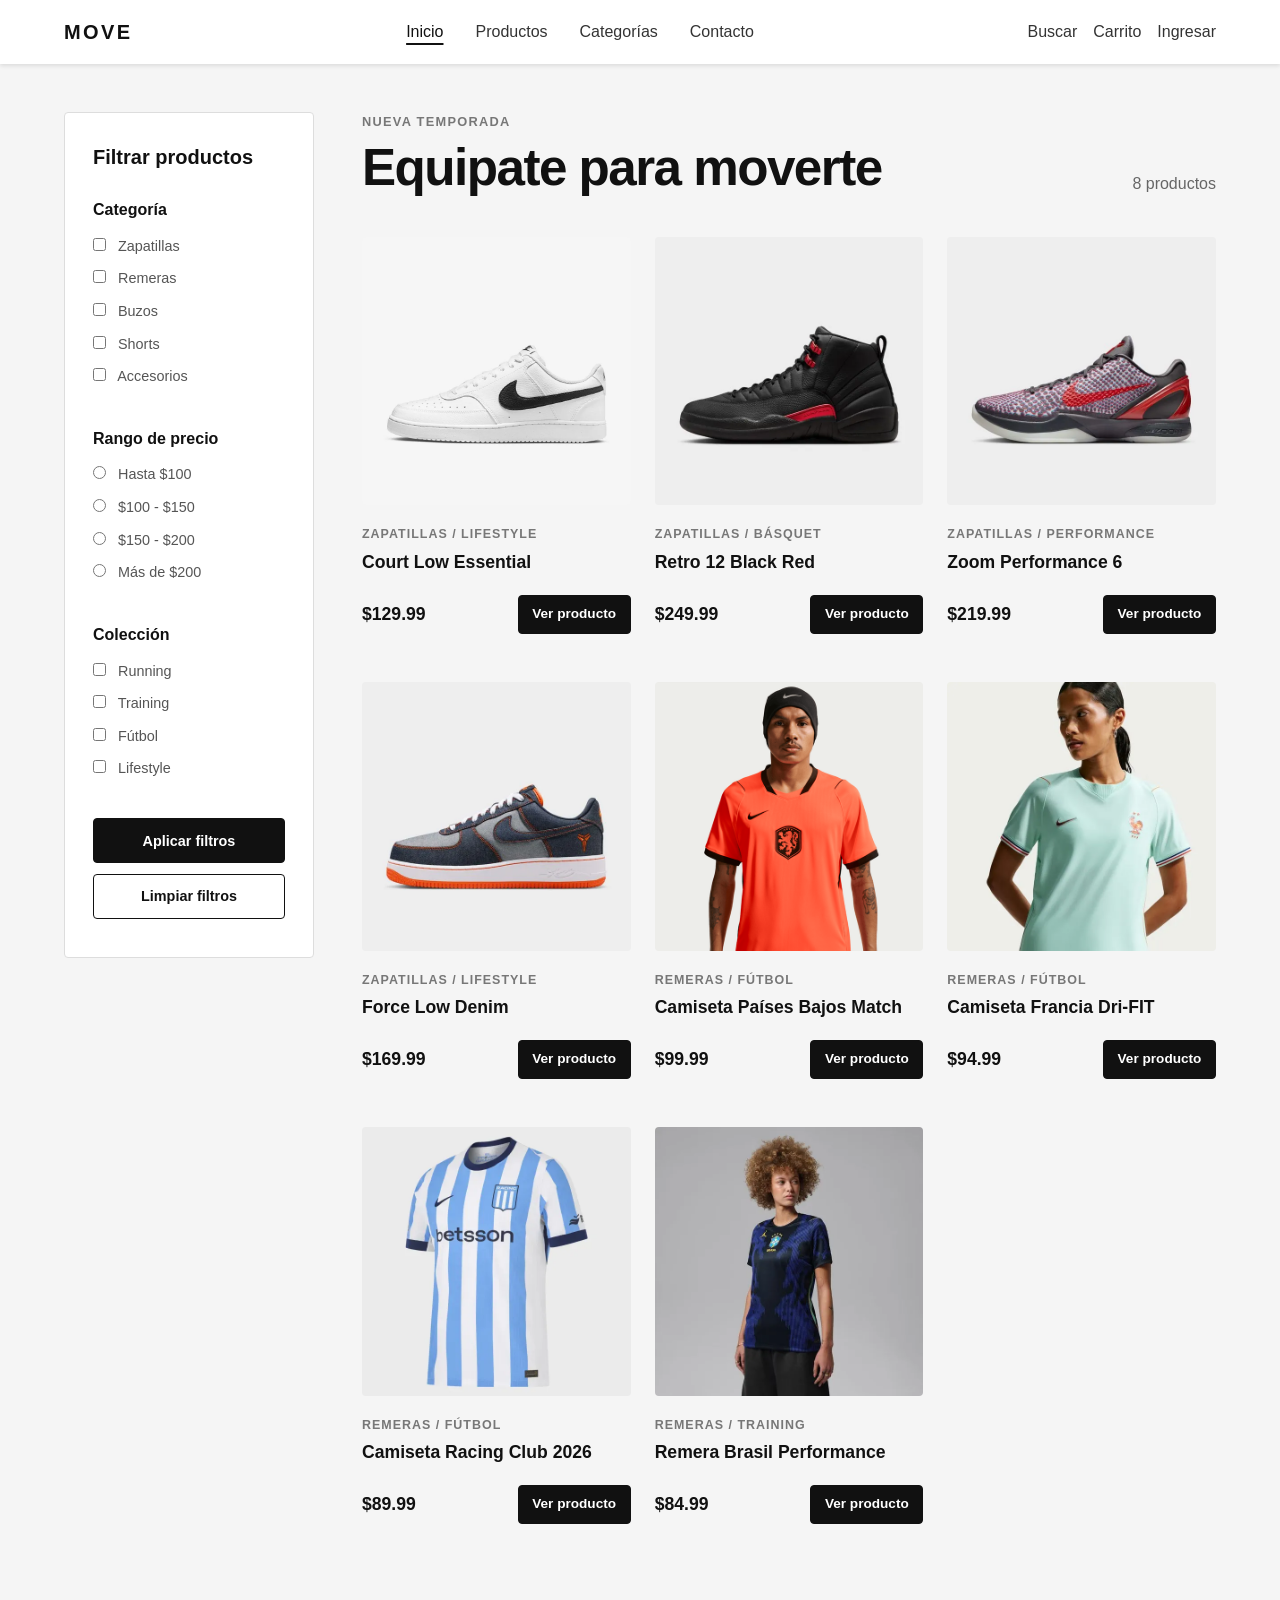
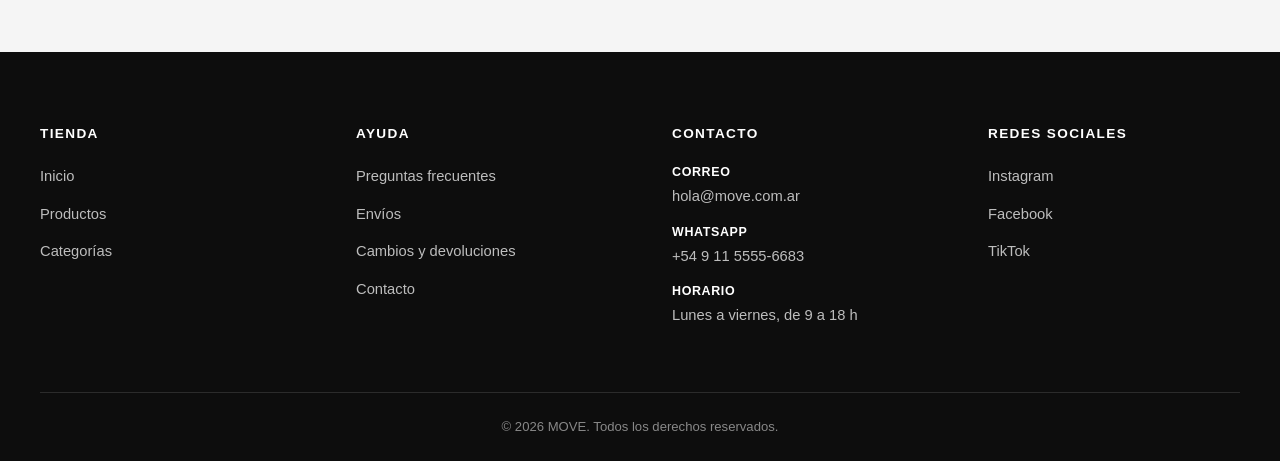
==== index.html @ 0eac54b0 "style: mejorar estructura del header" ====
<!DOCTYPE html>
<html lang="es">
<head>
    <meta charset="UTF-8">
    <meta name="viewport" content="width=device-width, initial-scale=1.0">
    <title>MOVE | Indumentaria y calzado deportivo</title>
    <link rel="stylesheet" href="css/styles.css">
</head>
<body class="pagina-catalogo">
    <header class="site-header">
        <nav class="site-header__nav" aria-label="Navegación principal">
            <a href="index.html" class="site-header__brand" aria-label="Ir al inicio">MOVE</a>
            <ul class="site-header__menu">
                <li><a href="index.html" aria-current="page">Inicio</a></li>
                <li><a href="#productos">Productos</a></li>
                <li><a href="#filtros">Categorías</a></li>
                <li><a href="#contacto">Contacto</a></li>
            </ul>
            <div class="site-header__actions">
                <a href="#productos">Buscar</a>
                <a href="carrito.html">Carrito</a>
                <a href="#">Ingresar</a>
            </div>
        </nav>
    </header>

    <main id="inicio" class="catalogo-layout">
        <aside id="filtros" class="catalogo-filtros">
            <section aria-labelledby="filtros-titulo">
                <h2 id="filtros-titulo">Filtrar productos</h2>
                <form>
                    <fieldset>
                        <legend>Categoría</legend>
                        <label><input type="checkbox" name="categoria" value="zapatillas"> Zapatillas</label>
                        <label><input type="checkbox" name="categoria" value="remeras"> Remeras</label>
                        <label><input type="checkbox" name="categoria" value="buzos"> Buzos</label>
                        <label><input type="checkbox" name="categoria" value="shorts"> Shorts</label>
                        <label><input type="checkbox" name="categoria" value="accesorios"> Accesorios</label>
                    </fieldset>
                    <fieldset>
                        <legend>Rango de precio</legend>
                        <label><input type="radio" name="precio" value="0-100"> Hasta $100</label>
                        <label><input type="radio" name="precio" value="100-150"> $100 - $150</label>
                        <label><input type="radio" name="precio" value="150-200"> $150 - $200</label>
                        <label><input type="radio" name="precio" value="200+"> Más de $200</label>
                    </fieldset>
                    <fieldset>
                        <legend>Colección</legend>
                        <label><input type="checkbox" name="coleccion" value="running"> Running</label>
                        <label><input type="checkbox" name="coleccion" value="training"> Training</label>
                        <label><input type="checkbox" name="coleccion" value="futbol"> Fútbol</label>
                        <label><input type="checkbox" name="coleccion" value="lifestyle"> Lifestyle</label>
                    </fieldset>
                    <button type="submit">Aplicar filtros</button>
                    <button type="reset">Limpiar filtros</button>
                </form>
            </section>
        </aside>

        <section id="productos" class="catalogo-productos" aria-labelledby="productos-titulo">
            <div class="catalogo-encabezado">
                <div>
                    <p class="catalogo-eyebrow">Nueva temporada</p>
                    <h1 id="productos-titulo">Equipate para moverte</h1>
                </div>
                <p>8 productos</p>
            </div>

            <div class="catalogo-grid">
                <article class="producto-card">
                    <a href="producto.html" class="producto-card-imagen" aria-label="Ver Court Low Essential">
                        <img src="images/156174-800-800.webp" alt="Zapatillas blancas Court Low Essential con detalles negros">
                    </a>
                    <div class="producto-card-contenido">
                        <p class="producto-card-categoria">Zapatillas / Lifestyle</p>
                        <h2><a href="producto.html">Court Low Essential</a></h2>
                        <div class="producto-card-compra">
                            <p class="producto-card-precio">$129.99</p>
                            <a href="producto.html" class="producto-card-accion">Ver producto</a>
                        </div>
                    </div>
                </article>

                <article class="producto-card">
                    <a href="producto.html" class="producto-card-imagen" aria-label="Ver Retro 12 Black Red">
                        <img src="images/1851608-600-600.webp" alt="Zapatillas altas Retro 12 negras con detalles rojos">
                    </a>
                    <div class="producto-card-contenido">
                        <p class="producto-card-categoria">Zapatillas / Básquet</p>
                        <h2><a href="producto.html">Retro 12 Black Red</a></h2>
                        <div class="producto-card-compra">
                            <p class="producto-card-precio">$249.99</p>
                            <a href="producto.html" class="producto-card-accion">Ver producto</a>
                        </div>
                    </div>
                </article>

                <article class="producto-card">
                    <a href="producto.html" class="producto-card-imagen" aria-label="Ver Zoom Performance 6">
                        <img src="images/1864876-600-600.webp" alt="Zapatillas Zoom Performance 6 grises y rojas">
                    </a>
                    <div class="producto-card-contenido">
                        <p class="producto-card-categoria">Zapatillas / Performance</p>
                        <h2><a href="producto.html">Zoom Performance 6</a></h2>
                        <div class="producto-card-compra">
                            <p class="producto-card-precio">$219.99</p>
                            <a href="producto.html" class="producto-card-accion">Ver producto</a>
                        </div>
                    </div>
                </article>

                <article class="producto-card">
                    <a href="producto.html" class="producto-card-imagen" aria-label="Ver Force Low Denim">
                        <img src="images/1875036-600-600.webp" alt="Zapatillas Force Low Denim grises con detalles naranjas">
                    </a>
                    <div class="producto-card-contenido">
                        <p class="producto-card-categoria">Zapatillas / Lifestyle</p>
                        <h2><a href="producto.html">Force Low Denim</a></h2>
                        <div class="producto-card-compra">
                            <p class="producto-card-precio">$169.99</p>
                            <a href="producto.html" class="producto-card-accion">Ver producto</a>
                        </div>
                    </div>
                </article>

                <article class="producto-card">
                    <a href="producto.html" class="producto-card-imagen" aria-label="Ver Camiseta Países Bajos Match">
                        <img src="images/1731116-600-600.jpg" alt="Camiseta naranja Países Bajos Match">
                    </a>
                    <div class="producto-card-contenido">
                        <p class="producto-card-categoria">Remeras / Fútbol</p>
                        <h2><a href="producto.html">Camiseta Países Bajos Match</a></h2>
                        <div class="producto-card-compra">
                            <p class="producto-card-precio">$99.99</p>
                            <a href="producto.html" class="producto-card-accion">Ver producto</a>
                        </div>
                    </div>
                </article>

                <article class="producto-card">
                    <a href="producto.html" class="producto-card-imagen" aria-label="Ver Camiseta Francia Dri-FIT">
                        <img src="images/1732896-600-600.webp" alt="Camiseta Francia Dri-FIT color verde claro">
                    </a>
                    <div class="producto-card-contenido">
                        <p class="producto-card-categoria">Remeras / Fútbol</p>
                        <h2><a href="producto.html">Camiseta Francia Dri-FIT</a></h2>
                        <div class="producto-card-compra">
                            <p class="producto-card-precio">$94.99</p>
                            <a href="producto.html" class="producto-card-accion">Ver producto</a>
                        </div>
                    </div>
                </article>

                <article class="producto-card">
                    <a href="producto.html" class="producto-card-imagen" aria-label="Ver Camiseta Racing Club 2026">
                        <img src="images/1744656-600-600.webp" alt="Camiseta Racing Club 2026 celeste y blanca">
                    </a>
                    <div class="producto-card-contenido">
                        <p class="producto-card-categoria">Remeras / Fútbol</p>
                        <h2><a href="producto.html">Camiseta Racing Club 2026</a></h2>
                        <div class="producto-card-compra">
                            <p class="producto-card-precio">$89.99</p>
                            <a href="producto.html" class="producto-card-accion">Ver producto</a>
                        </div>
                    </div>
                </article>

                <article class="producto-card">
                    <a href="producto.html" class="producto-card-imagen" aria-label="Ver Remera Brasil Performance">
                        <img src="images/1799572-600-600.webp" alt="Remera Brasil Performance azul oscuro">
                    </a>
                    <div class="producto-card-contenido">
                        <p class="producto-card-categoria">Remeras / Training</p>
                        <h2><a href="producto.html">Remera Brasil Performance</a></h2>
                        <div class="producto-card-compra">
                            <p class="producto-card-precio">$84.99</p>
                            <a href="producto.html" class="producto-card-accion">Ver producto</a>
                        </div>
                    </div>
                </article>
            </div>
        </section>
    </main>

    <footer class="site-footer" id="contacto">
        <div class="footer-contenido">
            <section class="footer-columna">
                <h2>Tienda</h2>
                <nav aria-label="Enlaces de la tienda">
                    <ul>
                        <li><a href="index.html">Inicio</a></li>
                        <li><a href="index.html#productos">Productos</a></li>
                        <li><a href="index.html#filtros">Categorías</a></li>
                    </ul>
                </nav>
            </section>

            <section class="footer-columna">
                <h2>Ayuda</h2>
                <nav aria-label="Ayuda y soporte">
                    <ul>
                        <li><a href="#">Preguntas frecuentes</a></li>
                        <li><a href="#">Envíos</a></li>
                        <li><a href="#">Cambios y devoluciones</a></li>
                        <li><a href="#">Contacto</a></li>
                    </ul>
                </nav>
            </section>

            <section class="footer-columna footer-contacto">
                <h2>Contacto</h2>
                <address>
                    <p><strong>Correo</strong> hola@move.com.ar</p>
                    <p><strong>WhatsApp</strong> +54 9 11 5555-6683</p>
                    <p><strong>Horario</strong> Lunes a viernes, de 9 a 18 h</p>
                </address>
            </section>

            <section class="footer-columna">
                <h2>Redes sociales</h2>
                <nav aria-label="Redes sociales">
                    <ul>
                        <li><a href="#">Instagram</a></li>
                        <li><a href="#">Facebook</a></li>
                        <li><a href="#">TikTok</a></li>
                    </ul>
                </nav>
            </section>
        </div>

        <div class="footer-inferior">
            <p>&copy; 2026 MOVE. Todos los derechos reservados.</p>
        </div>
    </footer>
</body>
</html>
---- css/styles.css ----
* {
    margin: 0;
    padding: 0;
    box-sizing: border-box;
}

body {
    font-family: Arial, sans-serif;
    line-height: 1.6;
    color: #333;
    background-color: #f5f5f5;
}

.site-header {
    background-color: #fff;
    box-shadow: 0 2px 4px rgba(0, 0, 0, 0.1);
    position: sticky;
    top: 0;
    z-index: 100;
}

.site-header__nav {
    max-width: 1200px;
    margin: 0 auto;
    padding: 1rem 1.5rem;
    display: flex;
    justify-content: space-between;
    align-items: center;
    gap: 1rem;
    flex-wrap: wrap;
}

.site-header__brand {
    color: #111;
    flex-shrink: 0;
    font-size: 1.25rem;
    font-weight: 800;
    letter-spacing: 0.12em;
    text-decoration: none;
}

.site-header__menu {
    display: flex;
    flex: 1;
    justify-content: center;
    list-style: none;
    gap: 2rem;
}

.site-header__menu a {
    text-decoration: none;
    color: #333;
    font-weight: 500;
}

.site-header__menu a[aria-current="page"],
.site-header__actions a[aria-current="page"] {
    color: #111;
    text-decoration: underline;
    text-decoration-thickness: 2px;
    text-underline-offset: 0.35em;
}

.site-header__actions {
    display: flex;
    align-items: center;
    gap: 1rem;
    flex-shrink: 0;
}

.site-header__actions a {
    text-decoration: none;
    color: #333;
    display: flex;
    align-items: center;
}

.site-header__actions a:last-child {
    font-weight: 500;
}

main.catalogo-layout {
    max-width: 1200px;
    margin: 0 auto;
    padding: 3rem 1.5rem 5rem;
    display: grid;
    grid-template-columns: 250px 1fr;
    gap: 3rem;
    align-items: start;
}

.catalogo-filtros {
    background-color: #fff;
    padding: 1.75rem;
    border: 1px solid #ddd;
    border-radius: 4px;
    box-shadow: none;
    height: fit-content;
}

.catalogo-filtros h2 {
    margin-bottom: 1.5rem;
    font-size: 1.25rem;
    color: #111;
}

.catalogo-filtros fieldset {
    border: none;
    margin-bottom: 1.75rem;
    padding: 0;
}

.catalogo-filtros legend {
    font-weight: 600;
    margin-bottom: 0.75rem;
    color: #111;
}

.catalogo-filtros label {
    display: block;
    margin-bottom: 0.6rem;
    cursor: pointer;
    font-size: 0.9rem;
    color: #555;
}

.catalogo-filtros input[type="checkbox"],
.catalogo-filtros input[type="radio"] {
    margin-right: 0.5rem;
    accent-color: #111;
}

.catalogo-filtros button {
    width: 100%;
    padding: 0.85rem 1rem;
    margin-bottom: 0.65rem;
    border: 1px solid #111;
    border-radius: 4px;
    cursor: pointer;
    font-size: 0.9rem;
    font-weight: 600;
    transition: background-color 0.2s, color 0.2s;
}

.catalogo-filtros button[type="submit"] {
    background-color: #111;
    color: #fff;
}

.catalogo-filtros button[type="submit"]:hover,
.catalogo-filtros button[type="submit"]:focus-visible {
    background-color: #333;
}

.catalogo-filtros button[type="reset"] {
    background-color: #fff;
    color: #111;
}

.catalogo-filtros button[type="reset"]:hover,
.catalogo-filtros button[type="reset"]:focus-visible {
    background-color: #111;
    color: #fff;
}

.catalogo-productos {
    min-width: 0;
}

.catalogo-encabezado {
    display: flex;
    align-items: flex-end;
    justify-content: space-between;
    gap: 2rem;
    margin-bottom: 2.5rem;
}

.catalogo-encabezado h1 {
    color: #111;
    font-size: clamp(2rem, 4vw, 3.25rem);
    font-weight: 600;
    letter-spacing: -0.03em;
    line-height: 1.1;
}

.catalogo-encabezado > p {
    color: #666;
    white-space: nowrap;
}

.catalogo-eyebrow {
    margin-bottom: 0.5rem;
    color: #777;
    font-size: 0.8rem;
    font-weight: 600;
    letter-spacing: 0.1em;
    text-transform: uppercase;
}

.catalogo-grid {
    display: grid;
    grid-template-columns: repeat(3, minmax(0, 1fr));
    gap: 3rem 1.5rem;
}

.producto-card {
    min-width: 0;
    background-color: transparent;
    display: flex;
    flex-direction: column;
}

.producto-card-imagen {
    display: block;
    aspect-ratio: 1 / 1;
    overflow: hidden;
    background-color: #eee;
    border-radius: 4px;
}

.producto-card img {
    display: block;
    width: 100%;
    height: 100%;
    object-fit: cover;
    transition: transform 0.25s ease;
}

.producto-card:hover img {
    transform: scale(1.015);
}

.producto-card-contenido {
    display: flex;
    flex: 1;
    flex-direction: column;
    padding-top: 1.25rem;
}

.producto-card-categoria {
    margin-bottom: 0.35rem;
    color: #777;
    font-size: 0.78rem;
    font-weight: 600;
    letter-spacing: 0.08em;
    text-transform: uppercase;
}

.producto-card h2 {
    font-size: 1.1rem;
    font-weight: 600;
    line-height: 1.35;
}

.producto-card h2 a {
    color: #111;
    text-decoration: none;
}

.producto-card h2 a:hover,
.producto-card h2 a:focus-visible {
    text-decoration: underline;
    text-underline-offset: 0.2em;
}

.producto-card-compra {
    display: flex;
    align-items: center;
    justify-content: space-between;
    gap: 1rem;
    margin-top: auto;
    padding-top: 1.25rem;
}

.producto-card-precio {
    color: #111;
    font-size: 1.1rem;
    font-weight: 700;
    white-space: nowrap;
}

.producto-card-accion {
    padding: 0.65rem 0.85rem;
    background-color: #111;
    color: #fff;
    border: 1px solid #111;
    border-radius: 4px;
    font-size: 0.85rem;
    font-weight: 600;
    line-height: 1.2;
    text-align: center;
    text-decoration: none;
    transition: background-color 0.2s, border-color 0.2s;
}

.producto-card-accion:hover,
.producto-card-accion:focus-visible {
    background-color: #333;
    border-color: #333;
}

.pagina-catalogo a:focus-visible,
.pagina-catalogo button:focus-visible,
.pagina-catalogo input:focus-visible {
    outline: 2px solid #111;
    outline-offset: 3px;
}

#productos,
#filtros,
#contacto {
    scroll-margin-top: 100px;
}

@media (max-width: 900px) {
    main.catalogo-layout {
        grid-template-columns: minmax(0, 1fr);
        gap: 3rem;
    }

    .catalogo-filtros form {
        display: grid;
        grid-template-columns: repeat(3, minmax(0, 1fr));
        gap: 0 2rem;
    }

    .catalogo-grid {
        grid-template-columns: repeat(2, minmax(0, 1fr));
    }
}

@media (max-width: 700px) {
    .pagina-catalogo header nav {
        justify-content: center;
    }

    .pagina-catalogo header nav > ul {
        order: 3;
        width: 100%;
        justify-content: center;
        gap: 0.75rem 1.25rem;
        flex-wrap: wrap;
    }
}

@media (max-width: 600px) {
    main.catalogo-layout {
        padding: 2rem 1.25rem 3.5rem;
    }

    .catalogo-filtros form {
        display: block;
    }

    .catalogo-encabezado {
        align-items: flex-start;
        flex-direction: column;
        gap: 0.5rem;
        margin-bottom: 2rem;
    }

    .catalogo-grid {
        grid-template-columns: minmax(0, 1fr);
        gap: 2.5rem;
    }
}

@media (max-width: 420px) {
    .pagina-catalogo header nav > div {
        width: 100%;
        justify-content: center;
        flex-wrap: wrap;
    }

    .producto-card-compra {
        align-items: stretch;
        flex-direction: column;
    }

    .producto-card-accion {
        width: 100%;
    }
}

.site-footer {
    margin-top: 3rem;
    padding: 4.5rem 1.5rem 0;
    color: #f5f5f5;
    background-color: #0d0d0d;
}

.footer-contenido {
    display: grid;
    grid-template-columns: repeat(4, minmax(0, 1fr));
    gap: clamp(2rem, 5vw, 4.5rem);
    max-width: 1200px;
    margin: 0 auto;
    padding-bottom: 4rem;
}

.footer-columna {
    min-width: 0;
}

.footer-columna h2 {
    margin-bottom: 1.25rem;
    color: #fff;
    font-size: 0.85rem;
    font-weight: 700;
    letter-spacing: 0.1em;
    line-height: 1.4;
    text-transform: uppercase;
}

.site-footer nav {
    display: block;
    max-width: none;
    margin: 0;
    padding: 0;
}

.site-footer ul {
    display: block;
    list-style: none;
}

.site-footer li + li {
    margin-top: 0.75rem;
}

.site-footer a {
    color: #bdbdbd;
    font-size: 0.92rem;
    line-height: 1.5;
    text-decoration: none;
    transition: color 0.2s;
}

.site-footer a:hover,
.site-footer a:focus-visible {
    color: #fff;
}

.site-footer a:focus-visible {
    outline: 2px solid #fff;
    outline-offset: 4px;
}

.footer-contacto address {
    color: #bdbdbd;
    font-size: 0.92rem;
    font-style: normal;
    line-height: 1.6;
    overflow-wrap: anywhere;
}

.footer-contacto p + p {
    margin-top: 0.85rem;
}

.footer-contacto strong {
    display: block;
    margin-bottom: 0.15rem;
    color: #fff;
    font-size: 0.78rem;
    font-weight: 600;
    letter-spacing: 0.05em;
    text-transform: uppercase;
}

.footer-inferior {
    max-width: 1200px;
    margin: 0 auto;
    padding: 1.5rem 0;
    border-top: 1px solid #2b2b2b;
}

.footer-inferior p {
    color: #888;
    font-size: 0.82rem;
    line-height: 1.5;
    text-align: center;
}

@media (max-width: 900px) {
    .footer-contenido {
        grid-template-columns: repeat(2, minmax(0, 1fr));
        gap: 3rem 2.5rem;
    }
}

@media (max-width: 600px) {
    .site-footer {
        padding: 3.5rem 1.25rem 0;
    }

    .footer-contenido {
        grid-template-columns: minmax(0, 1fr);
        gap: 2.75rem;
        padding-bottom: 3rem;
    }

    .footer-inferior {
        padding: 1.25rem 0;
    }

    .footer-inferior p {
        text-align: left;
    }
}

.producto-body {
    background-color: #fff;
}

.pagina-producto {
    max-width: 1280px;
    margin: 0 auto;
    padding: 2.5rem 1.5rem 5rem;
}

.pagina-producto > .breadcrumb {
    display: block;
    max-width: none;
    margin: 0 0 2rem;
    padding: 0;
}

.breadcrumb ol {
    display: flex;
    flex-wrap: wrap;
    gap: 0.5rem;
    color: #888;
    font-size: 0.85rem;
    list-style: none;
}

.breadcrumb li {
    display: flex;
    align-items: center;
}

.breadcrumb li:not(:last-child)::after {
    content: "/";
    margin-left: 0.5rem;
    color: #bbb;
}

.breadcrumb a {
    color: #777;
    text-decoration: none;
    transition: color 0.2s;
}

.breadcrumb a:hover,
.breadcrumb a:focus-visible {
    color: #111;
}

.breadcrumb li[aria-current="page"] {
    color: #222;
    font-weight: 500;
}

.producto-principal {
    display: grid;
    grid-template-columns: minmax(0, 1fr);
    gap: 2.5rem;
    align-items: start;
}

.producto-imagen {
    overflow: hidden;
    aspect-ratio: 1 / 1;
    margin: 0;
    background-color: #f2f2f2;
    border-radius: 4px;
}

.producto-imagen img {
    display: block;
    width: 100%;
    height: 100%;
    object-fit: contain;
}

.producto-info {
    display: flex;
    min-width: 0;
    flex-direction: column;
    gap: 2rem;
}

.producto-encabezado {
    display: flex;
    flex-direction: column;
    gap: 0.6rem;
}

.producto-categoria {
    color: #777;
    font-size: 0.8rem;
    font-weight: 600;
    letter-spacing: 0.09em;
    text-transform: uppercase;
}

.producto-info h1 {
    color: #111;
    font-size: clamp(2.25rem, 4vw, 3.75rem);
    font-weight: 600;
    letter-spacing: -0.035em;
    line-height: 1.05;
    overflow-wrap: anywhere;
}

.producto-precio {
    color: #111;
    font-size: 1.75rem;
    font-weight: 600;
}

.producto-resumen {
    max-width: 58ch;
    color: #555;
    font-size: 1rem;
    line-height: 1.75;
}

.producto-compra {
    display: grid;
    gap: 1.5rem;
}

.producto-talles {
    min-width: 0;
    padding: 0;
    border: 0;
}

.producto-talles legend {
    margin-bottom: 1rem;
    color: #222;
    font-size: 0.95rem;
    font-weight: 600;
}

.talles-opciones {
    display: grid;
    grid-template-columns: repeat(auto-fit, minmax(48px, 1fr));
    gap: 0.65rem;
}

.talles-opciones label {
    display: grid;
    min-width: 0;
    cursor: pointer;
}

.talles-opciones input[type="radio"],
.talles-opciones span {
    grid-area: 1 / 1;
}

.talles-opciones input[type="radio"] {
    width: 1px;
    height: 1px;
    margin: 0;
    opacity: 0;
}

.talles-opciones span {
    display: flex;
    min-height: 50px;
    align-items: center;
    justify-content: center;
    color: #222;
    background-color: #fff;
    border: 1px solid #ccc;
    border-radius: 4px;
    font-size: 0.95rem;
    transition: color 0.2s, background-color 0.2s, border-color 0.2s;
}

.talles-opciones label:hover span {
    border-color: #555;
}

.talles-opciones input[type="radio"]:focus-visible + span {
    outline: 2px solid #111;
    outline-offset: 3px;
}

.talles-opciones input[type="radio"]:checked + span {
    color: #fff;
    background-color: #111;
    border-color: #111;
}

.btn-agregar-carrito {
    width: 100%;
    padding: 1rem 2rem;
    color: #fff;
    background-color: #111;
    border: 1px solid #111;
    border-radius: 4px;
    cursor: pointer;
    font-size: 1rem;
    font-weight: 600;
    transition: background-color 0.2s, border-color 0.2s;
}

.btn-agregar-carrito:hover,
.btn-agregar-carrito:focus-visible {
    background-color: #333;
    border-color: #333;
}

.btn-agregar-carrito:focus-visible {
    outline: 2px solid #111;
    outline-offset: 3px;
}

.producto-servicios {
    border-bottom: 1px solid #ddd;
}

.producto-servicios section {
    padding: 1.25rem 0;
    border-top: 1px solid #ddd;
}

.producto-servicios h2 {
    margin-bottom: 0.35rem;
    color: #222;
    font-size: 0.95rem;
    font-weight: 600;
}

.producto-servicios p {
    color: #666;
    font-size: 0.9rem;
    line-height: 1.6;
}

.producto-informacion {
    margin-top: clamp(4rem, 8vw, 6.5rem);
    padding-top: 3rem;
    border-top: 1px solid #ddd;
}

.producto-informacion > h2 {
    margin-bottom: 2.5rem;
    color: #111;
    font-size: clamp(1.75rem, 3vw, 2.5rem);
    font-weight: 600;
    letter-spacing: -0.025em;
    line-height: 1.15;
}

.producto-informacion-grid {
    display: grid;
    grid-template-columns: minmax(0, 1fr);
    gap: 2.5rem;
}

.producto-informacion-grid h3 {
    margin-bottom: 1rem;
    color: #222;
    font-size: 1rem;
    font-weight: 600;
}

.producto-informacion-grid p,
.producto-informacion-grid li {
    color: #666;
    font-size: 0.95rem;
    line-height: 1.7;
}

.producto-informacion-grid ul {
    padding-left: 1.1rem;
}

.producto-informacion-grid li + li {
    margin-top: 0.4rem;
}

@media (min-width: 820px) {
    .pagina-producto {
        padding-top: 3rem;
    }

    .producto-principal {
        grid-template-columns: minmax(0, 1.2fr) minmax(360px, 1fr);
        gap: clamp(2.5rem, 6vw, 5rem);
    }

    .producto-informacion-grid {
        grid-template-columns: repeat(3, minmax(0, 1fr));
        gap: clamp(2.5rem, 5vw, 4.5rem);
    }
}

@media (max-width: 600px) {
    .pagina-producto {
        padding: 2rem 1.25rem 4rem;
    }

    .pagina-producto > .breadcrumb {
        margin-bottom: 1.5rem;
    }

    .producto-principal {
        gap: 2rem;
    }

    .producto-info {
        gap: 1.75rem;
    }

    .producto-informacion {
        padding-top: 2.5rem;
    }
}

/* Carrito */
.visualmente-oculto {
    width: 1px;
    height: 1px;
    padding: 0;
    margin: -1px;
    overflow: hidden;
    clip-path: inset(50%);
    white-space: nowrap;
    border: 0;
}

main.carrito {
    display: block;
    max-width: 1200px;
    margin: 0 auto;
    padding: 3rem 1.5rem 5rem;
}

.carrito > .breadcrumb {
    padding: 0;
}

.carrito-encabezado {
    display: flex;
    align-items: baseline;
    justify-content: space-between;
    gap: 1.5rem;
    padding: 1rem 0 2.5rem;
    border-bottom: 1px solid #ddd;
}

.carrito-encabezado h1 {
    color: #111;
    font-size: clamp(2rem, 4vw, 3.25rem);
    font-weight: 600;
    line-height: 1.1;
    letter-spacing: -0.03em;
}

.carrito-encabezado p {
    color: #666;
    white-space: nowrap;
}

.carrito-layout {
    display: grid;
    grid-template-columns: minmax(0, 1.85fr) minmax(300px, 1fr);
    gap: clamp(2.5rem, 6vw, 5rem);
    align-items: start;
    padding-top: 2.5rem;
}

.carrito-productos {
    min-width: 0;
}

.carrito-item {
    display: grid;
    grid-template-columns: minmax(160px, 190px) minmax(0, 1fr) max-content;
    gap: 1.75rem;
    align-items: start;
    padding: 0 0 2rem;
    margin-bottom: 2rem;
    overflow: visible;
    background: transparent;
    border-bottom: 1px solid #ddd;
    border-radius: 0;
    box-shadow: none;
    transition: none;
}

.carrito-item:hover {
    transform: none;
    box-shadow: none;
}

.carrito-item:last-child {
    margin-bottom: 0;
}

.carrito-item-imagen {
    overflow: hidden;
    aspect-ratio: 1 / 1;
    background-color: #eee;
}

.carrito-item-imagen img {
    display: block;
    width: 100%;
    height: 100%;
    object-fit: cover;
}

.carrito-item-info {
    min-width: 0;
}

.carrito-item-categoria {
    padding: 0;
    color: #777;
    font-size: 0.8rem;
    font-weight: 600;
    letter-spacing: 0.08em;
    line-height: 1.4;
    text-transform: uppercase;
}

.carrito-item-info h3 {
    padding: 0.3rem 0 0;
    color: #111;
    font-size: 1.2rem;
    font-weight: 600;
    line-height: 1.3;
}

.carrito-item-detalles {
    display: flex;
    flex-wrap: wrap;
    gap: 0.5rem 1.5rem;
    margin-top: 0.75rem;
}

.carrito-item-detalles div {
    display: flex;
    gap: 0.35rem;
    color: #666;
}

.carrito-item-detalles dt,
.carrito-item-detalles dd {
    font-size: 0.9rem;
}

.carrito-item-detalles dt::after {
    content: ":";
}

.carrito-item-acciones {
    display: flex;
    flex-wrap: wrap;
    align-items: center;
    gap: 0.75rem;
    margin-top: 1.5rem;
}

.carrito-item-acciones label {
    color: #333;
    font-size: 0.9rem;
    font-weight: 500;
}

.carrito-item-acciones select {
    min-width: 64px;
    height: 42px;
    padding: 0 0.75rem;
    color: #111;
    background-color: #fff;
    border: 1px solid #bbb;
    border-radius: 4px;
    font: inherit;
}

.carrito-eliminar {
    padding: 0.65rem 0;
    color: #555;
    background: transparent;
    border: 0;
    border-bottom: 1px solid currentColor;
    cursor: pointer;
    font: inherit;
}

.carrito-eliminar:hover,
.carrito-eliminar:focus-visible {
    color: #000;
}

.carrito-item-precio {
    padding: 0;
    color: #111;
    font-size: 1.1rem;
    font-weight: 600;
    line-height: 1.3;
    white-space: nowrap;
}

aside.carrito-resumen {
    position: sticky;
    top: 104px;
    padding: 2rem;
    color: #111;
    background-color: #fff;
    border: 1px solid #ddd;
    border-radius: 0;
    box-shadow: none;
}

.carrito-resumen h2 {
    margin-bottom: 1.75rem;
    color: #111;
    font-size: 1.35rem;
    font-weight: 600;
}

.carrito-totales > div {
    display: flex;
    justify-content: space-between;
    gap: 1.5rem;
    padding: 0.65rem 0;
}

.carrito-totales dt,
.carrito-totales dd {
    color: #555;
    font-size: 0.95rem;
}

.carrito-totales dd {
    text-align: right;
}

.carrito-totales .carrito-total {
    margin-top: 1rem;
    padding: 1.25rem 0;
    border-top: 1px solid #ddd;
}

.carrito-totales .carrito-total dt,
.carrito-totales .carrito-total dd {
    color: #111;
    font-size: 1.2rem;
    font-weight: 700;
}

.carrito-finalizar {
    width: 100%;
    padding: 1rem 1.25rem;
    margin-top: 1rem;
    color: #fff;
    background-color: #111;
    border: 1px solid #111;
    border-radius: 4px;
    cursor: pointer;
    font-size: 1rem;
    font-weight: 600;
    transition: background-color 0.2s, border-color 0.2s;
}

.carrito-finalizar:hover,
.carrito-finalizar:focus-visible {
    background-color: #333;
    border-color: #333;
}

.carrito-seguir {
    display: block;
    width: 100%;
    padding: 0.9rem 1.25rem;
    margin-top: 0.75rem;
    color: #111;
    background-color: transparent;
    border: 1px solid #111;
    border-radius: 4px;
    font-weight: 600;
    text-align: center;
    text-decoration: none;
    transition: background-color 0.2s, color 0.2s;
}

.carrito-seguir:hover,
.carrito-seguir:focus-visible {
    color: #fff;
    background-color: #111;
}

.carrito-ayuda {
    margin-top: 1.5rem;
    color: #777;
    font-size: 0.85rem;
    line-height: 1.5;
    text-align: center;
}

@media (max-width: 900px) {
    .carrito-layout {
        grid-template-columns: minmax(0, 1fr);
        gap: 3rem;
    }

    aside.carrito-resumen {
        position: static;
    }
}

@media (max-width: 640px) {
    main.carrito {
        padding: 2rem 1.25rem 3.5rem;
    }

    .carrito-encabezado {
        padding-bottom: 2rem;
    }

    .carrito-layout {
        padding-top: 2rem;
    }

    .carrito-item {
        grid-template-columns: 104px minmax(0, 1fr);
        gap: 1.25rem;
    }

    .carrito-item-precio {
        grid-column: 2;
    }

    aside.carrito-resumen {
        padding: 1.5rem;
    }
}

@media (max-width: 420px) {
    .carrito-encabezado {
        align-items: flex-start;
        flex-direction: column;
        gap: 0.5rem;
    }

    .carrito-item {
        grid-template-columns: 88px minmax(0, 1fr);
        gap: 1rem;
    }

    .carrito-item-detalles {
        flex-direction: column;
        gap: 0.25rem;
    }

    .carrito-item-acciones {
        align-items: flex-start;
        flex-direction: column;
        margin-top: 1rem;
    }

    .carrito-item-precio {
        grid-column: 2;
    }
}
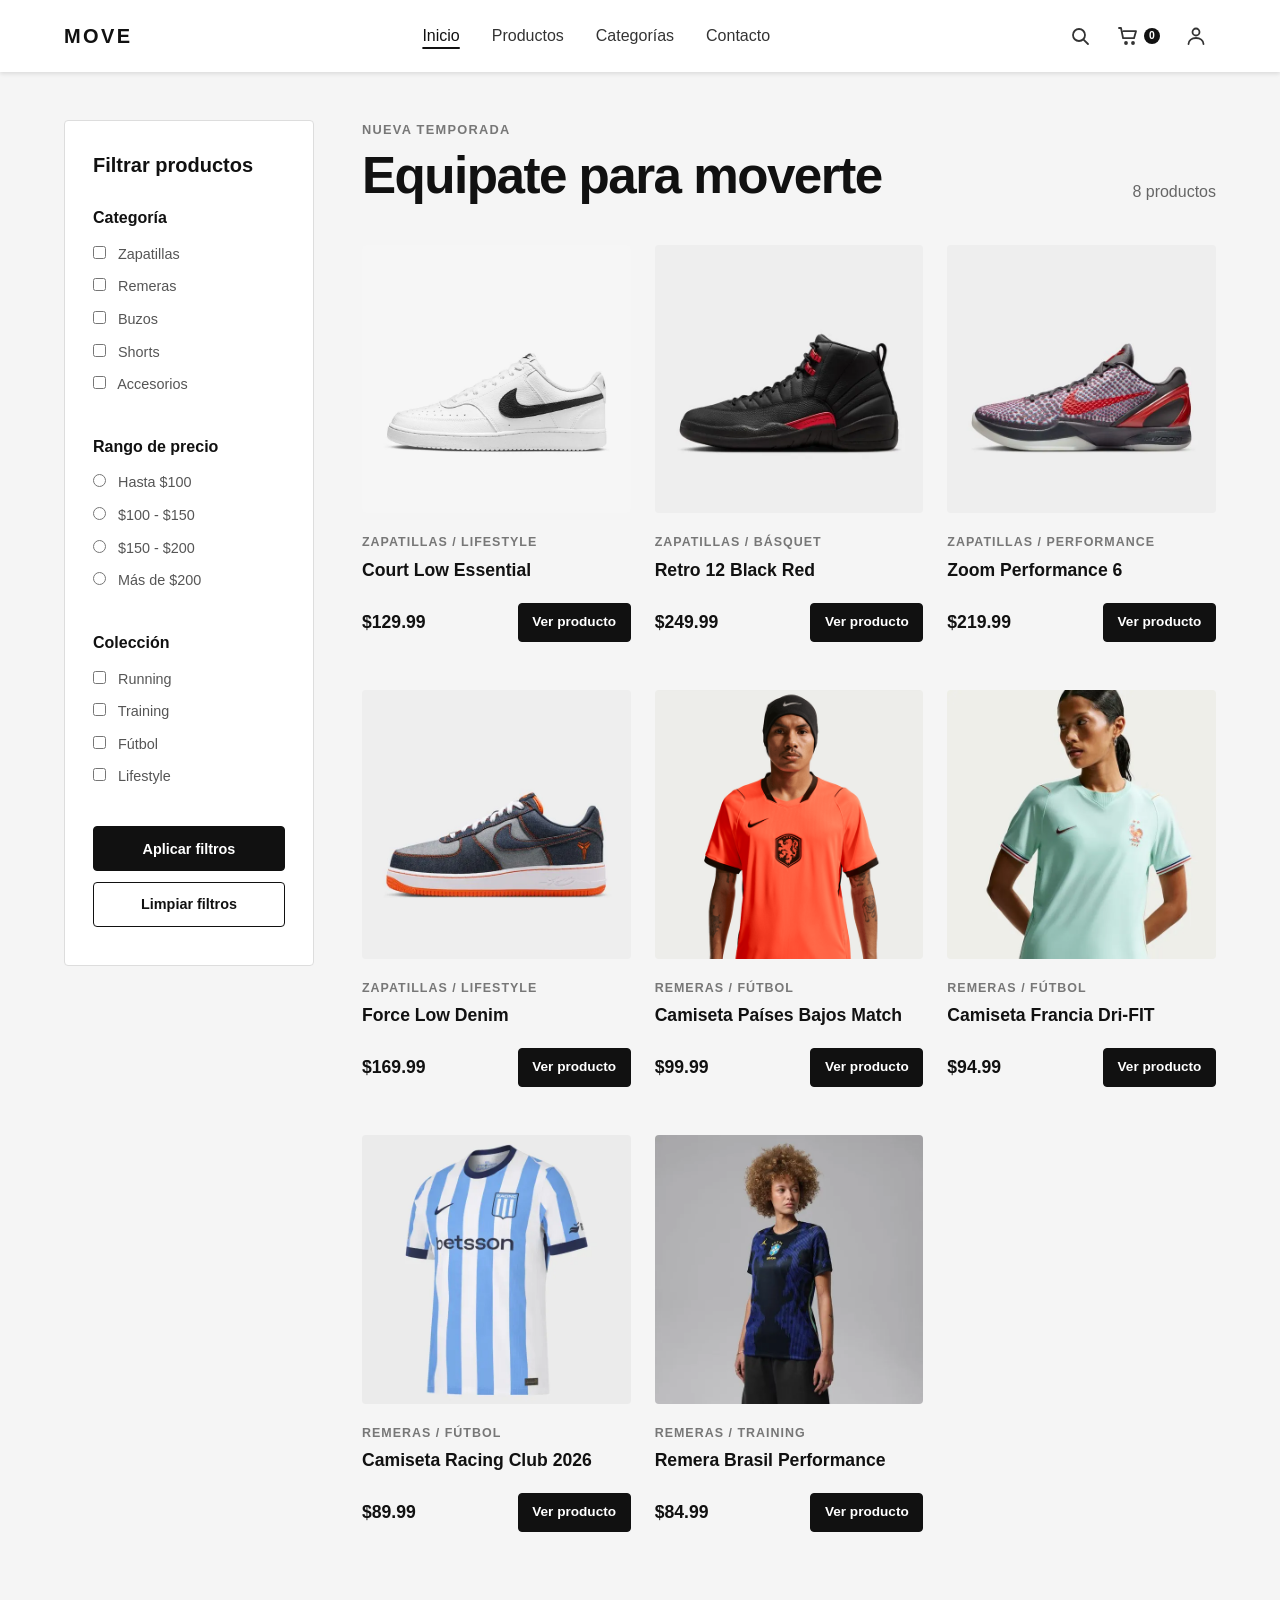
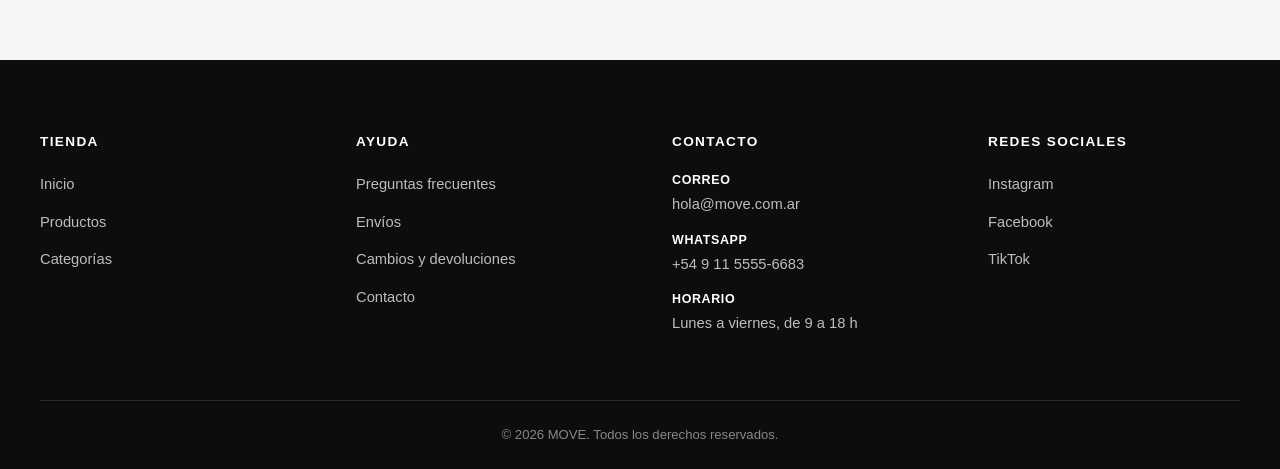
==== commit 0e648716: "style: agregar iconos al header" ====
--- a/index.html
+++ b/index.html
@@ -17,9 +17,26 @@
                 <li><a href="#contacto">Contacto</a></li>
             </ul>
             <div class="site-header__actions">
-                <a href="#productos">Buscar</a>
-                <a href="carrito.html">Carrito</a>
-                <a href="#">Ingresar</a>
+                <a href="#productos" class="site-header__action" aria-label="Buscar productos">
+                    <svg class="site-header__icon" viewBox="0 0 24 24" aria-hidden="true" fill="none" stroke="currentColor">
+                        <circle cx="11" cy="11" r="6"></circle>
+                        <path d="M20 20l-4.2-4.2"></path>
+                    </svg>
+                </a>
+                <a href="carrito.html" class="site-header__action site-header__cart" aria-label="Ver carrito">
+                    <svg class="site-header__icon" viewBox="0 0 24 24" aria-hidden="true" fill="none" stroke="currentColor">
+                        <path d="M3 4h2l2.1 10.2h10.9l2-7H7.5"></path>
+                        <circle cx="10" cy="19" r="1"></circle>
+                        <circle cx="17" cy="19" r="1"></circle>
+                    </svg>
+                    <span class="site-header__cart-count" aria-hidden="true">0</span>
+                </a>
+                <a href="#" class="site-header__action" aria-label="Ingresar a mi cuenta">
+                    <svg class="site-header__icon" viewBox="0 0 24 24" aria-hidden="true" fill="none" stroke="currentColor">
+                        <circle cx="12" cy="8" r="3.5"></circle>
+                        <path d="M4.5 20c0-3.6 3.4-6 7.5-6s7.5 2.4 7.5 6"></path>
+                    </svg>
+                </a>
             </div>
         </nav>
     </header>
--- a/css/styles.css
+++ b/css/styles.css
@@ -53,8 +53,7 @@
     font-weight: 500;
 }
 
-.site-header__menu a[aria-current="page"],
-.site-header__actions a[aria-current="page"] {
+.site-header__menu a[aria-current="page"] {
     color: #111;
     text-decoration: underline;
     text-decoration-thickness: 2px;
@@ -64,19 +63,69 @@
 .site-header__actions {
     display: flex;
     align-items: center;
-    gap: 1rem;
+    gap: 0.75rem;
     flex-shrink: 0;
 }
 
-.site-header__actions a {
+.site-header__action {
+    display: inline-flex;
+    align-items: center;
+    justify-content: center;
+    width: 40px;
+    min-height: 40px;
+    color: #333;
+    border-radius: 4px;
     text-decoration: none;
-    color: #333;
-    display: flex;
+    transition: color 0.2s, background-color 0.2s;
+}
+
+.site-header__action:hover {
+    color: #111;
+    background-color: #f1f1f1;
+}
+
+.site-header__action:focus-visible {
+    color: #111;
+    background-color: #f1f1f1;
+    outline: 2px solid #111;
+    outline-offset: 3px;
+}
+
+.site-header__action[aria-current="page"] {
+    color: #111;
+    background-color: #ececec;
+    text-decoration: none;
+}
+
+.site-header__icon {
+    width: 24px;
+    height: 24px;
+    flex-shrink: 0;
+    stroke: currentColor;
+    stroke-width: 1.8;
+    stroke-linecap: round;
+    stroke-linejoin: round;
+}
+
+.site-header__cart {
+    width: auto;
+    min-width: 40px;
+    gap: 0.25rem;
+    padding: 0 0.25rem;
+}
+
+.site-header__cart-count {
+    display: flex;
+    min-width: 16px;
+    height: 16px;
     align-items: center;
-}
-
-.site-header__actions a:last-child {
-    font-weight: 500;
+    justify-content: center;
+    color: #fff;
+    background-color: #111;
+    border-radius: 999px;
+    font-size: 0.65rem;
+    font-weight: 700;
+    line-height: 1;
 }
 
 main.catalogo-layout {
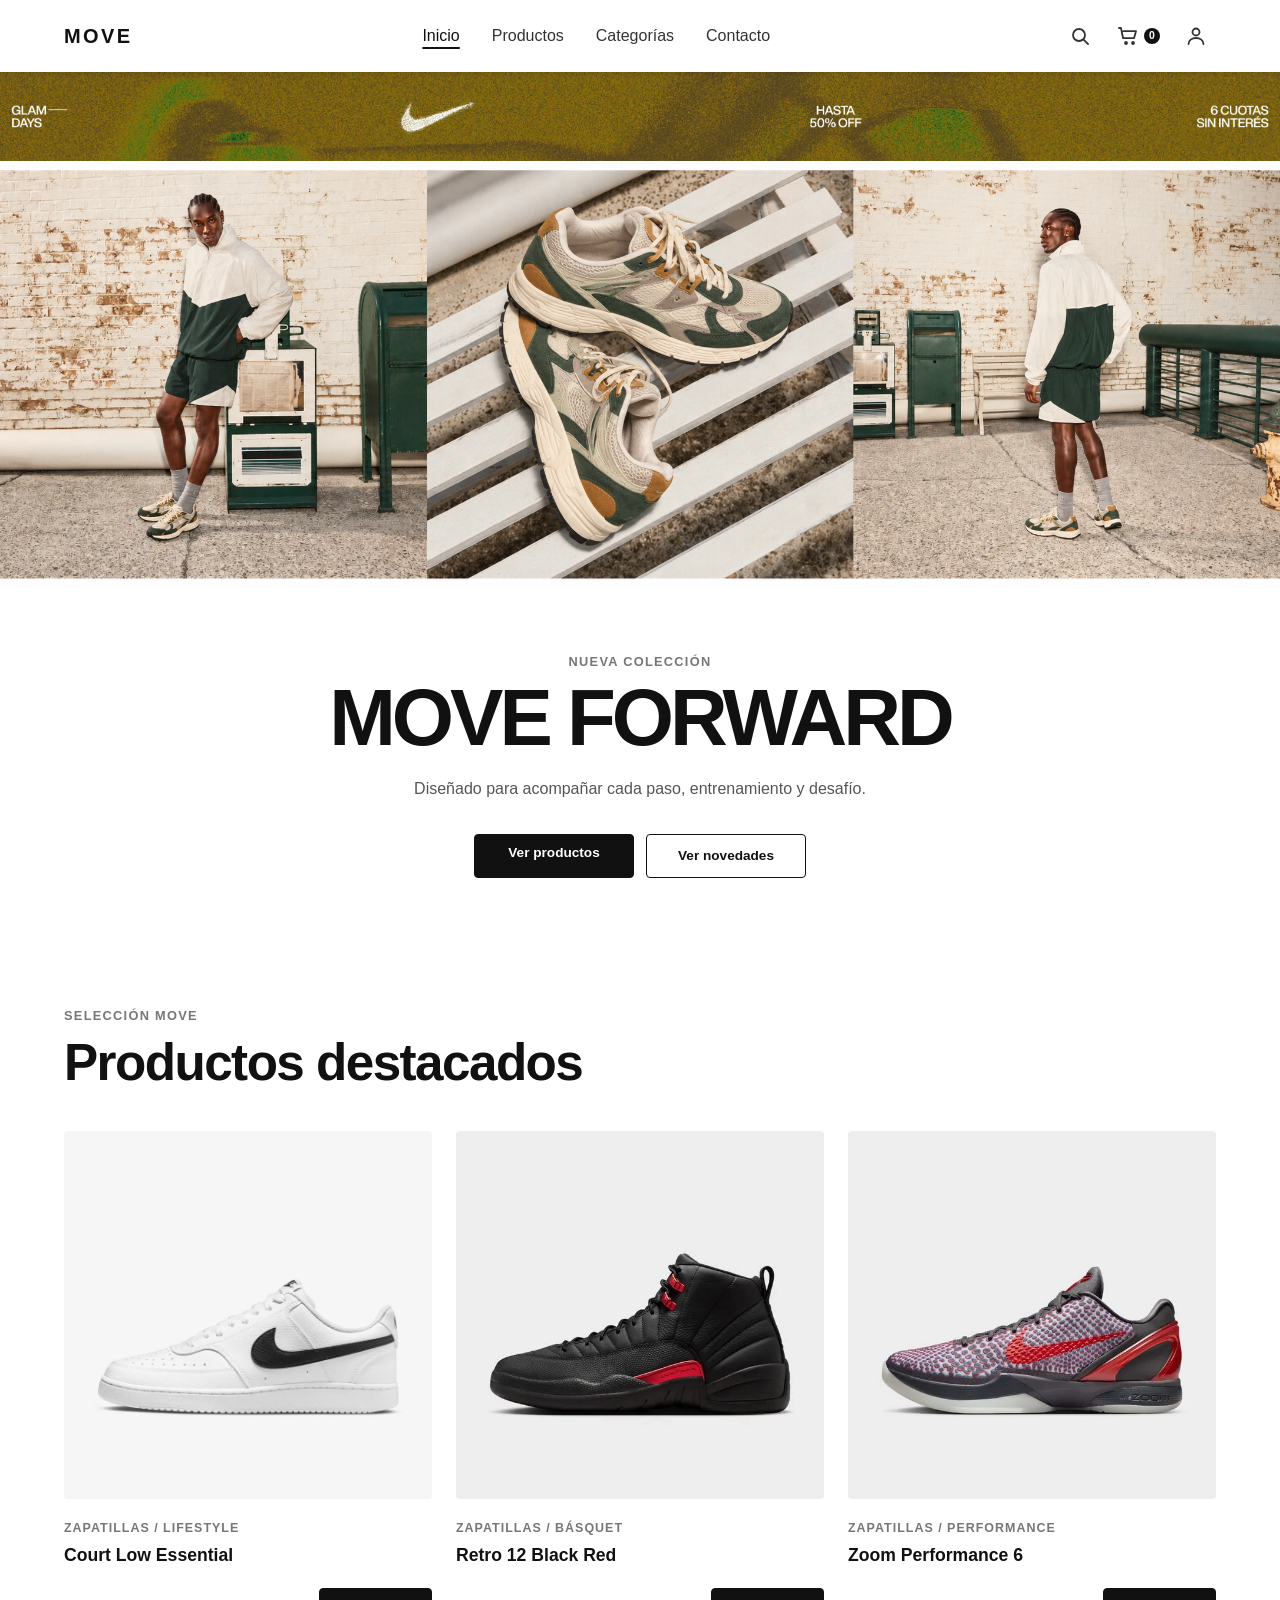
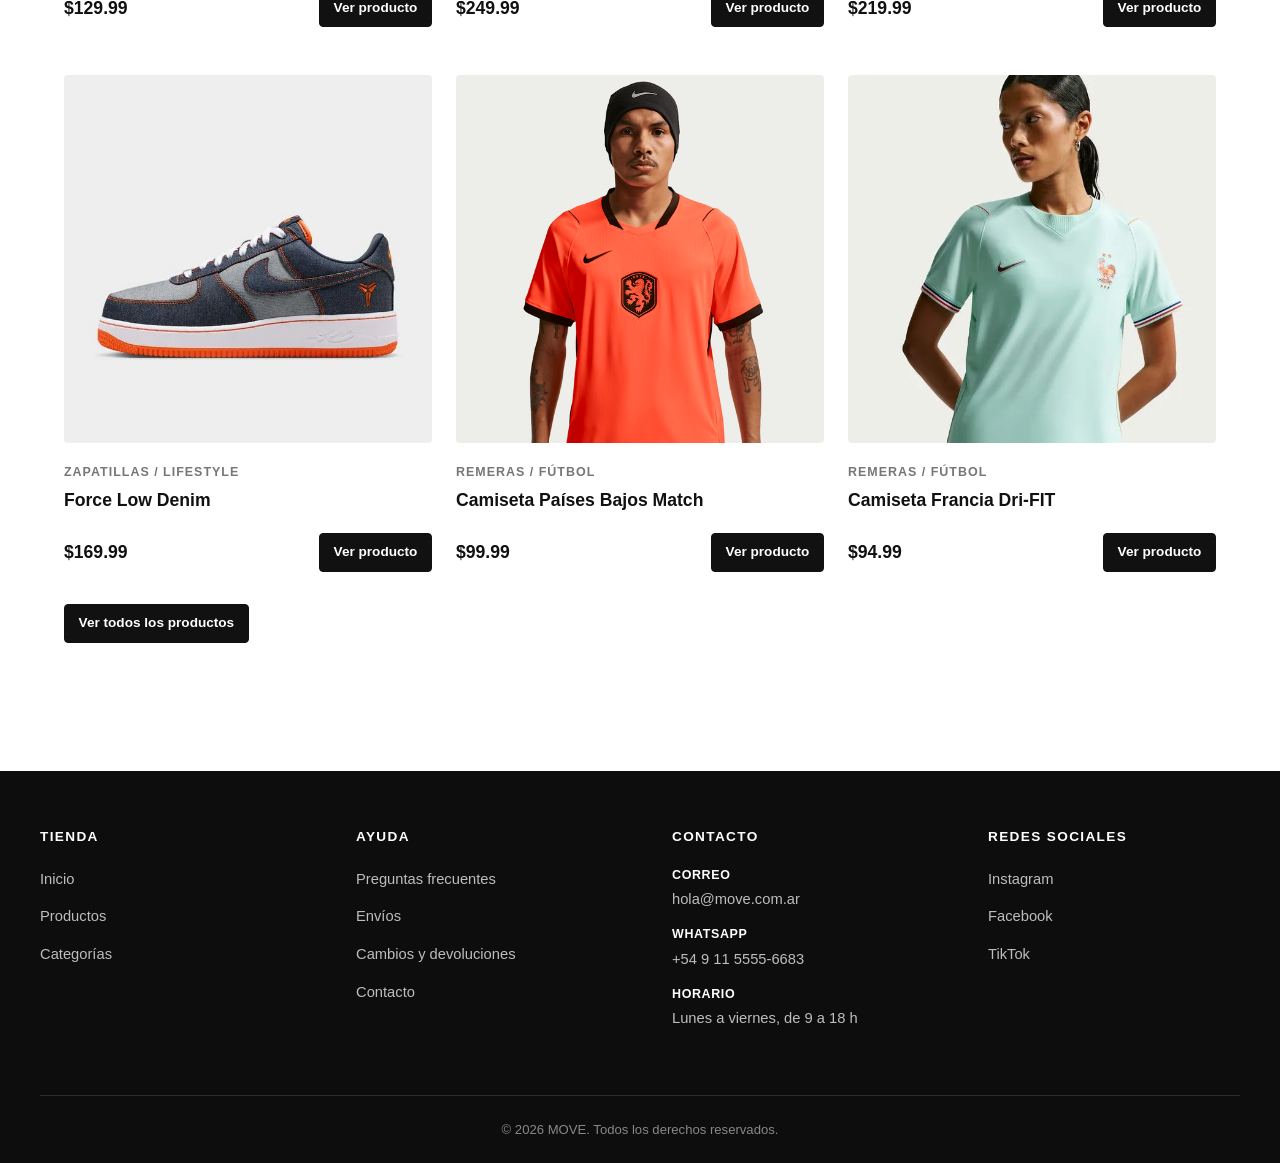
==== commit 967b0acc: "feat: agregar hero principal a la home" ====
--- a/index.html
+++ b/index.html
@@ -6,18 +6,18 @@
     <title>MOVE | Indumentaria y calzado deportivo</title>
     <link rel="stylesheet" href="css/styles.css">
 </head>
-<body class="pagina-catalogo">
+<body class="pagina-home">
     <header class="site-header">
         <nav class="site-header__nav" aria-label="Navegación principal">
             <a href="index.html" class="site-header__brand" aria-label="Ir al inicio">MOVE</a>
             <ul class="site-header__menu">
                 <li><a href="index.html" aria-current="page">Inicio</a></li>
-                <li><a href="#productos">Productos</a></li>
-                <li><a href="#filtros">Categorías</a></li>
+                <li><a href="productos.html">Productos</a></li>
+                <li><a href="productos.html#filtros">Categorías</a></li>
                 <li><a href="#contacto">Contacto</a></li>
             </ul>
             <div class="site-header__actions">
-                <a href="#productos" class="site-header__action" aria-label="Buscar productos">
+                <a href="productos.html#productos" class="site-header__action" aria-label="Buscar productos">
                     <svg class="site-header__icon" viewBox="0 0 24 24" aria-hidden="true" fill="none" stroke="currentColor">
                         <circle cx="11" cy="11" r="6"></circle>
                         <path d="M20 20l-4.2-4.2"></path>
@@ -41,50 +41,37 @@
         </nav>
     </header>
 
-    <main id="inicio" class="catalogo-layout">
-        <aside id="filtros" class="catalogo-filtros">
-            <section aria-labelledby="filtros-titulo">
-                <h2 id="filtros-titulo">Filtrar productos</h2>
-                <form>
-                    <fieldset>
-                        <legend>Categoría</legend>
-                        <label><input type="checkbox" name="categoria" value="zapatillas"> Zapatillas</label>
-                        <label><input type="checkbox" name="categoria" value="remeras"> Remeras</label>
-                        <label><input type="checkbox" name="categoria" value="buzos"> Buzos</label>
-                        <label><input type="checkbox" name="categoria" value="shorts"> Shorts</label>
-                        <label><input type="checkbox" name="categoria" value="accesorios"> Accesorios</label>
-                    </fieldset>
-                    <fieldset>
-                        <legend>Rango de precio</legend>
-                        <label><input type="radio" name="precio" value="0-100"> Hasta $100</label>
-                        <label><input type="radio" name="precio" value="100-150"> $100 - $150</label>
-                        <label><input type="radio" name="precio" value="150-200"> $150 - $200</label>
-                        <label><input type="radio" name="precio" value="200+"> Más de $200</label>
-                    </fieldset>
-                    <fieldset>
-                        <legend>Colección</legend>
-                        <label><input type="checkbox" name="coleccion" value="running"> Running</label>
-                        <label><input type="checkbox" name="coleccion" value="training"> Training</label>
-                        <label><input type="checkbox" name="coleccion" value="futbol"> Fútbol</label>
-                        <label><input type="checkbox" name="coleccion" value="lifestyle"> Lifestyle</label>
-                    </fieldset>
-                    <button type="submit">Aplicar filtros</button>
-                    <button type="reset">Limpiar filtros</button>
-                </form>
-            </section>
-        </aside>
-
-        <section id="productos" class="catalogo-productos" aria-labelledby="productos-titulo">
+    <main id="inicio" class="pagina-home">
+        <section class="home-promo" aria-label="Promoción destacada">
+            <img src="images/fondos/promo-cuotas.webp" alt="Promoción de hasta 50% off y seis cuotas sin interés">
+        </section>
+
+        <section class="home-hero" aria-labelledby="hero-titulo">
+            <figure class="home-hero__image">
+                <img src="images/fondos/hero-home.png" alt="Modelo con indumentaria deportiva y zapatillas verdes en una estación urbana">
+            </figure>
+
+            <div class="home-hero__content">
+                <p class="catalogo-eyebrow">Nueva colección</p>
+                <h1 id="hero-titulo">MOVE FORWARD</h1>
+                <p>Diseñado para acompañar cada paso, entrenamiento y desafío.</p>
+                <div class="home-hero__actions">
+                    <a href="productos.html" class="producto-card-accion">Ver productos</a>
+                    <a href="#destacados" class="home-hero__secondary">Ver novedades</a>
+                </div>
+            </div>
+        </section>
+
+        <section id="destacados" class="home-destacados" aria-labelledby="destacados-titulo">
             <div class="catalogo-encabezado">
                 <div>
-                    <p class="catalogo-eyebrow">Nueva temporada</p>
-                    <h1 id="productos-titulo">Equipate para moverte</h1>
+                    <p class="catalogo-eyebrow">Selección MOVE</p>
+                    <h2 id="destacados-titulo">Productos destacados</h2>
                 </div>
-                <p>8 productos</p>
             </div>
 
             <div class="catalogo-grid">
-                <article class="producto-card">
+        <article class="producto-card">
                     <a href="producto.html" class="producto-card-imagen" aria-label="Ver Court Low Essential">
                         <img src="images/156174-800-800.webp" alt="Zapatillas blancas Court Low Essential con detalles negros">
                     </a>
@@ -98,7 +85,7 @@
                     </div>
                 </article>
 
-                <article class="producto-card">
+        <article class="producto-card">
                     <a href="producto.html" class="producto-card-imagen" aria-label="Ver Retro 12 Black Red">
                         <img src="images/1851608-600-600.webp" alt="Zapatillas altas Retro 12 negras con detalles rojos">
                     </a>
@@ -112,7 +99,7 @@
                     </div>
                 </article>
 
-                <article class="producto-card">
+        <article class="producto-card">
                     <a href="producto.html" class="producto-card-imagen" aria-label="Ver Zoom Performance 6">
                         <img src="images/1864876-600-600.webp" alt="Zapatillas Zoom Performance 6 grises y rojas">
                     </a>
@@ -126,7 +113,7 @@
                     </div>
                 </article>
 
-                <article class="producto-card">
+        <article class="producto-card">
                     <a href="producto.html" class="producto-card-imagen" aria-label="Ver Force Low Denim">
                         <img src="images/1875036-600-600.webp" alt="Zapatillas Force Low Denim grises con detalles naranjas">
                     </a>
@@ -140,7 +127,7 @@
                     </div>
                 </article>
 
-                <article class="producto-card">
+        <article class="producto-card">
                     <a href="producto.html" class="producto-card-imagen" aria-label="Ver Camiseta Países Bajos Match">
                         <img src="images/1731116-600-600.jpg" alt="Camiseta naranja Países Bajos Match">
                     </a>
@@ -154,7 +141,7 @@
                     </div>
                 </article>
 
-                <article class="producto-card">
+        <article class="producto-card">
                     <a href="producto.html" class="producto-card-imagen" aria-label="Ver Camiseta Francia Dri-FIT">
                         <img src="images/1732896-600-600.webp" alt="Camiseta Francia Dri-FIT color verde claro">
                     </a>
@@ -167,35 +154,9 @@
                         </div>
                     </div>
                 </article>
-
-                <article class="producto-card">
-                    <a href="producto.html" class="producto-card-imagen" aria-label="Ver Camiseta Racing Club 2026">
-                        <img src="images/1744656-600-600.webp" alt="Camiseta Racing Club 2026 celeste y blanca">
-                    </a>
-                    <div class="producto-card-contenido">
-                        <p class="producto-card-categoria">Remeras / Fútbol</p>
-                        <h2><a href="producto.html">Camiseta Racing Club 2026</a></h2>
-                        <div class="producto-card-compra">
-                            <p class="producto-card-precio">$89.99</p>
-                            <a href="producto.html" class="producto-card-accion">Ver producto</a>
-                        </div>
-                    </div>
-                </article>
-
-                <article class="producto-card">
-                    <a href="producto.html" class="producto-card-imagen" aria-label="Ver Remera Brasil Performance">
-                        <img src="images/1799572-600-600.webp" alt="Remera Brasil Performance azul oscuro">
-                    </a>
-                    <div class="producto-card-contenido">
-                        <p class="producto-card-categoria">Remeras / Training</p>
-                        <h2><a href="producto.html">Remera Brasil Performance</a></h2>
-                        <div class="producto-card-compra">
-                            <p class="producto-card-precio">$84.99</p>
-                            <a href="producto.html" class="producto-card-accion">Ver producto</a>
-                        </div>
-                    </div>
-                </article>
-            </div>
+            </div>
+
+            <a href="productos.html" class="home-destacados-enlace producto-card-accion">Ver todos los productos</a>
         </section>
     </main>
 
@@ -206,8 +167,8 @@
                 <nav aria-label="Enlaces de la tienda">
                     <ul>
                         <li><a href="index.html">Inicio</a></li>
-                        <li><a href="index.html#productos">Productos</a></li>
-                        <li><a href="index.html#filtros">Categorías</a></li>
+                        <li><a href="productos.html#productos">Productos</a></li>
+                        <li><a href="productos.html#filtros">Categorías</a></li>
                     </ul>
                 </nav>
             </section>
@@ -219,7 +180,7 @@
                         <li><a href="#">Preguntas frecuentes</a></li>
                         <li><a href="#">Envíos</a></li>
                         <li><a href="#">Cambios y devoluciones</a></li>
-                        <li><a href="#">Contacto</a></li>
+                        <li><a href="#contacto">Contacto</a></li>
                     </ul>
                 </nav>
             </section>
--- a/css/styles.css
+++ b/css/styles.css
@@ -22,11 +22,11 @@
 .site-header__nav {
     max-width: 1200px;
     margin: 0 auto;
-    padding: 1rem 1.5rem;
-    display: flex;
-    justify-content: space-between;
+    padding: 1rem 1.25rem;
+    display: flex;
+    justify-content: center;
     align-items: center;
-    gap: 1rem;
+    gap: 0.75rem 1rem;
     flex-wrap: wrap;
 }
 
@@ -41,10 +41,12 @@
 
 .site-header__menu {
     display: flex;
-    flex: 1;
+    flex: 0 0 100%;
+    order: 3;
     justify-content: center;
     list-style: none;
-    gap: 2rem;
+    gap: 0.75rem 1.25rem;
+    flex-wrap: wrap;
 }
 
 .site-header__menu a {
@@ -131,64 +133,101 @@
 main.catalogo-layout {
     max-width: 1200px;
     margin: 0 auto;
-    padding: 3rem 1.5rem 5rem;
+    padding: 2rem 1.25rem 3.5rem;
     display: grid;
-    grid-template-columns: 250px 1fr;
-    gap: 3rem;
+    grid-template-columns: minmax(0, 1fr);
+    gap: 2.5rem;
     align-items: start;
 }
 
 .catalogo-filtros {
+    min-width: 0;
+    overflow-x: auto;
+    overflow-y: hidden;
     background-color: #fff;
-    padding: 1.75rem;
-    border: 1px solid #ddd;
-    border-radius: 4px;
+    padding: 0.25rem 0;
+    border: 0;
+    border-radius: 0;
     box-shadow: none;
     height: fit-content;
+    scrollbar-width: none;
+}
+
+.catalogo-filtros::-webkit-scrollbar {
+    display: none;
+}
+
+.catalogo-filtros > section {
+    display: flex;
+    align-items: center;
+    gap: 0.625rem;
+    width: max-content;
 }
 
 .catalogo-filtros h2 {
-    margin-bottom: 1.5rem;
-    font-size: 1.25rem;
-    color: #111;
+    display: flex;
+    align-items: center;
+    justify-content: center;
+    margin: 0;
+    padding: 0.65rem 1rem;
+    border: 1px solid #111;
+    border-radius: 999px;
+    background-color: #111;
+    color: #fff;
+    font-size: 0.9rem;
+    font-weight: 600;
+    line-height: 1.2;
+    white-space: nowrap;
+}
+
+.catalogo-filtros form {
+    display: flex;
+    align-items: center;
+    gap: 0.625rem;
+    min-width: max-content;
 }
 
 .catalogo-filtros fieldset {
-    border: none;
-    margin-bottom: 1.75rem;
+    flex: 0 0 auto;
+    min-inline-size: max-content;
+    margin: 0;
     padding: 0;
+    border: 0;
 }
 
 .catalogo-filtros legend {
-    font-weight: 600;
-    margin-bottom: 0.75rem;
-    color: #111;
+    display: flex;
+    align-items: center;
+    justify-content: center;
+    margin: 0;
+    padding: 0.65rem 1rem;
+    border: 1px solid #ddd;
+    border-radius: 999px;
+    background-color: #fff;
+    color: #111;
+    font-size: 0.9rem;
+    font-weight: 600;
+    line-height: 1.2;
+    white-space: nowrap;
+}
+
+.catalogo-filtros legend::after {
+    content: "⌄";
+    margin-left: 0.45rem;
+    color: #666;
 }
 
 .catalogo-filtros label {
-    display: block;
-    margin-bottom: 0.6rem;
-    cursor: pointer;
-    font-size: 0.9rem;
-    color: #555;
+    display: none;
 }
 
 .catalogo-filtros input[type="checkbox"],
 .catalogo-filtros input[type="radio"] {
-    margin-right: 0.5rem;
-    accent-color: #111;
+    display: none;
 }
 
 .catalogo-filtros button {
-    width: 100%;
-    padding: 0.85rem 1rem;
-    margin-bottom: 0.65rem;
-    border: 1px solid #111;
-    border-radius: 4px;
-    cursor: pointer;
-    font-size: 0.9rem;
-    font-weight: 600;
-    transition: background-color 0.2s, color 0.2s;
+    display: none;
 }
 
 .catalogo-filtros button[type="submit"] {
@@ -218,13 +257,14 @@
 
 .catalogo-encabezado {
     display: flex;
-    align-items: flex-end;
-    justify-content: space-between;
-    gap: 2rem;
-    margin-bottom: 2.5rem;
-}
-
-.catalogo-encabezado h1 {
+    flex-direction: column;
+    align-items: flex-start;
+    gap: 0.5rem;
+    margin-bottom: 2rem;
+}
+
+.catalogo-encabezado h1,
+.home-destacados .catalogo-encabezado h2 {
     color: #111;
     font-size: clamp(2rem, 4vw, 3.25rem);
     font-weight: 600;
@@ -248,8 +288,8 @@
 
 .catalogo-grid {
     display: grid;
-    grid-template-columns: repeat(3, minmax(0, 1fr));
-    gap: 3rem 1.5rem;
+    grid-template-columns: repeat(2, minmax(0, 1fr));
+    gap: 2rem 0.75rem;
 }
 
 .producto-card {
@@ -283,7 +323,7 @@
     display: flex;
     flex: 1;
     flex-direction: column;
-    padding-top: 1.25rem;
+    padding-top: 0.875rem;
 }
 
 .producto-card-categoria {
@@ -314,11 +354,11 @@
 
 .producto-card-compra {
     display: flex;
-    align-items: center;
-    justify-content: space-between;
-    gap: 1rem;
+    align-items: stretch;
+    gap: 0.75rem;
     margin-top: auto;
-    padding-top: 1.25rem;
+    padding-top: 0.875rem;
+    flex-direction: column;
 }
 
 .producto-card-precio {
@@ -329,6 +369,7 @@
 }
 
 .producto-card-accion {
+    width: 100%;
     padding: 0.65rem 0.85rem;
     background-color: #111;
     color: #fff;
@@ -350,9 +391,88 @@
 
 .pagina-catalogo a:focus-visible,
 .pagina-catalogo button:focus-visible,
-.pagina-catalogo input:focus-visible {
+.pagina-catalogo input:focus-visible,
+.pagina-home a:focus-visible {
     outline: 2px solid #111;
     outline-offset: 3px;
+}
+
+.pagina-home {
+    background-color: #fff;
+}
+
+.home-promo,
+.home-hero {
+    width: 100%;
+}
+
+.home-promo img,
+.home-hero__image img {
+    display: block;
+    width: 100%;
+    height: auto;
+}
+
+.home-hero__image {
+    margin: 0;
+}
+
+.home-hero__content {
+    max-width: 1200px;
+    margin: 0 auto;
+    padding: clamp(2.5rem, 8vw, 4rem) 1.25rem clamp(3.5rem, 10vw, 5rem);
+    text-align: center;
+}
+
+.home-hero__content h1 {
+    max-width: 100%;
+    color: #111;
+    font-size: clamp(2rem, 10vw, 5rem);
+    font-weight: 700;
+    letter-spacing: -0.05em;
+    line-height: 0.95;
+    overflow-wrap: anywhere;
+}
+
+.home-hero__content > p:not(.catalogo-eyebrow) {
+    max-width: 38rem;
+    margin: 1.25rem auto 0;
+    color: #555;
+}
+
+.home-hero__actions {
+    display: grid;
+    gap: 0.75rem;
+    margin-top: 2rem;
+}
+
+.home-hero__actions a {
+    text-decoration: none;
+}
+
+.home-hero__secondary {
+    display: inline-flex;
+    align-items: center;
+    justify-content: center;
+    min-height: 2.75rem;
+    padding: 0.65rem 0.85rem;
+    border: 1px solid #111;
+    border-radius: 4px;
+    color: #111;
+    font-size: 0.85rem;
+    font-weight: 600;
+}
+
+.home-destacados {
+    max-width: 1200px;
+    margin: 0 auto;
+    padding: 2rem 1.25rem 3.5rem;
+}
+
+.home-destacados-enlace {
+    display: inline-flex;
+    margin-top: 2rem;
+    text-decoration: none;
 }
 
 #productos,
@@ -361,90 +481,20 @@
     scroll-margin-top: 100px;
 }
 
-@media (max-width: 900px) {
-    main.catalogo-layout {
-        grid-template-columns: minmax(0, 1fr);
-        gap: 3rem;
-    }
-
-    .catalogo-filtros form {
-        display: grid;
-        grid-template-columns: repeat(3, minmax(0, 1fr));
-        gap: 0 2rem;
-    }
-
-    .catalogo-grid {
-        grid-template-columns: repeat(2, minmax(0, 1fr));
-    }
-}
-
-@media (max-width: 700px) {
-    .pagina-catalogo header nav {
-        justify-content: center;
-    }
-
-    .pagina-catalogo header nav > ul {
-        order: 3;
-        width: 100%;
-        justify-content: center;
-        gap: 0.75rem 1.25rem;
-        flex-wrap: wrap;
-    }
-}
-
-@media (max-width: 600px) {
-    main.catalogo-layout {
-        padding: 2rem 1.25rem 3.5rem;
-    }
-
-    .catalogo-filtros form {
-        display: block;
-    }
-
-    .catalogo-encabezado {
-        align-items: flex-start;
-        flex-direction: column;
-        gap: 0.5rem;
-        margin-bottom: 2rem;
-    }
-
-    .catalogo-grid {
-        grid-template-columns: minmax(0, 1fr);
-        gap: 2.5rem;
-    }
-}
-
-@media (max-width: 420px) {
-    .pagina-catalogo header nav > div {
-        width: 100%;
-        justify-content: center;
-        flex-wrap: wrap;
-    }
-
-    .producto-card-compra {
-        align-items: stretch;
-        flex-direction: column;
-    }
-
-    .producto-card-accion {
-        width: 100%;
-    }
-}
-
 .site-footer {
     margin-top: 3rem;
-    padding: 4.5rem 1.5rem 0;
+    padding: 3.5rem 1.25rem 0;
     color: #f5f5f5;
     background-color: #0d0d0d;
 }
 
 .footer-contenido {
     display: grid;
-    grid-template-columns: repeat(4, minmax(0, 1fr));
-    gap: clamp(2rem, 5vw, 4.5rem);
+    grid-template-columns: minmax(0, 1fr);
+    gap: 2.75rem;
     max-width: 1200px;
     margin: 0 auto;
-    padding-bottom: 4rem;
+    padding-bottom: 3rem;
 }
 
 .footer-columna {
@@ -528,34 +578,7 @@
     color: #888;
     font-size: 0.82rem;
     line-height: 1.5;
-    text-align: center;
-}
-
-@media (max-width: 900px) {
-    .footer-contenido {
-        grid-template-columns: repeat(2, minmax(0, 1fr));
-        gap: 3rem 2.5rem;
-    }
-}
-
-@media (max-width: 600px) {
-    .site-footer {
-        padding: 3.5rem 1.25rem 0;
-    }
-
-    .footer-contenido {
-        grid-template-columns: minmax(0, 1fr);
-        gap: 2.75rem;
-        padding-bottom: 3rem;
-    }
-
-    .footer-inferior {
-        padding: 1.25rem 0;
-    }
-
-    .footer-inferior p {
-        text-align: left;
-    }
+    text-align: left;
 }
 
 .producto-body {
@@ -565,13 +588,13 @@
 .pagina-producto {
     max-width: 1280px;
     margin: 0 auto;
-    padding: 2.5rem 1.5rem 5rem;
+    padding: 2rem 1.25rem 4rem;
 }
 
 .pagina-producto > .breadcrumb {
     display: block;
     max-width: none;
-    margin: 0 0 2rem;
+    margin: 0 0 1.5rem;
     padding: 0;
 }
 
@@ -614,7 +637,7 @@
 .producto-principal {
     display: grid;
     grid-template-columns: minmax(0, 1fr);
-    gap: 2.5rem;
+    gap: 2rem;
     align-items: start;
 }
 
@@ -637,7 +660,7 @@
     display: flex;
     min-width: 0;
     flex-direction: column;
-    gap: 2rem;
+    gap: 1.75rem;
 }
 
 .producto-encabezado {
@@ -794,7 +817,7 @@
 
 .producto-informacion {
     margin-top: clamp(4rem, 8vw, 6.5rem);
-    padding-top: 3rem;
+    padding-top: 2.5rem;
     border-top: 1px solid #ddd;
 }
 
@@ -833,44 +856,6 @@
 
 .producto-informacion-grid li + li {
     margin-top: 0.4rem;
-}
-
-@media (min-width: 820px) {
-    .pagina-producto {
-        padding-top: 3rem;
-    }
-
-    .producto-principal {
-        grid-template-columns: minmax(0, 1.2fr) minmax(360px, 1fr);
-        gap: clamp(2.5rem, 6vw, 5rem);
-    }
-
-    .producto-informacion-grid {
-        grid-template-columns: repeat(3, minmax(0, 1fr));
-        gap: clamp(2.5rem, 5vw, 4.5rem);
-    }
-}
-
-@media (max-width: 600px) {
-    .pagina-producto {
-        padding: 2rem 1.25rem 4rem;
-    }
-
-    .pagina-producto > .breadcrumb {
-        margin-bottom: 1.5rem;
-    }
-
-    .producto-principal {
-        gap: 2rem;
-    }
-
-    .producto-info {
-        gap: 1.75rem;
-    }
-
-    .producto-informacion {
-        padding-top: 2.5rem;
-    }
 }
 
 /* Carrito */
@@ -889,7 +874,7 @@
     display: block;
     max-width: 1200px;
     margin: 0 auto;
-    padding: 3rem 1.5rem 5rem;
+    padding: 2rem 1.25rem 3.5rem;
 }
 
 .carrito > .breadcrumb {
@@ -898,10 +883,10 @@
 
 .carrito-encabezado {
     display: flex;
-    align-items: baseline;
-    justify-content: space-between;
-    gap: 1.5rem;
-    padding: 1rem 0 2.5rem;
+    flex-direction: column;
+    align-items: flex-start;
+    gap: 0.5rem;
+    padding: 1rem 0 2rem;
     border-bottom: 1px solid #ddd;
 }
 
@@ -920,10 +905,10 @@
 
 .carrito-layout {
     display: grid;
-    grid-template-columns: minmax(0, 1.85fr) minmax(300px, 1fr);
-    gap: clamp(2.5rem, 6vw, 5rem);
+    grid-template-columns: minmax(0, 1fr);
+    gap: 3rem;
     align-items: start;
-    padding-top: 2.5rem;
+    padding-top: 2rem;
 }
 
 .carrito-productos {
@@ -932,8 +917,8 @@
 
 .carrito-item {
     display: grid;
-    grid-template-columns: minmax(160px, 190px) minmax(0, 1fr) max-content;
-    gap: 1.75rem;
+    grid-template-columns: minmax(88px, 104px) minmax(0, 1fr);
+    gap: 1rem;
     align-items: start;
     padding: 0 0 2rem;
     margin-bottom: 2rem;
@@ -1058,12 +1043,12 @@
     font-weight: 600;
     line-height: 1.3;
     white-space: nowrap;
+    grid-column: 2;
 }
 
 aside.carrito-resumen {
-    position: sticky;
-    top: 104px;
-    padding: 2rem;
+    position: static;
+    padding: 1.5rem;
     color: #111;
     background-color: #fff;
     border: 1px solid #ddd;
@@ -1157,68 +1142,270 @@
     text-align: center;
 }
 
-@media (max-width: 900px) {
+@media (min-width: 768px) {
+    .site-header__nav {
+        justify-content: space-between;
+        padding: 1rem 1.5rem;
+    }
+
+    .site-header__menu {
+        flex: 1;
+        order: 0;
+        gap: 1.5rem;
+    }
+
+    main.catalogo-layout {
+        grid-template-columns: minmax(0, 220px) minmax(0, 1fr);
+        gap: 2rem;
+        padding: 3rem 1.5rem 5rem;
+    }
+
+    .home-destacados {
+        padding: 3rem 1.5rem 5rem;
+    }
+
+    .home-hero__content {
+        padding: 3rem 1.5rem 4.5rem;
+    }
+
+    .home-hero__actions {
+        display: flex;
+        justify-content: center;
+    }
+
+    .home-hero__actions .producto-card-accion,
+    .home-hero__secondary {
+        width: auto;
+        min-width: 10rem;
+    }
+
+    .catalogo-filtros {
+        display: block;
+        overflow: visible;
+        padding: 1.5rem;
+        border: 1px solid #ddd;
+        border-radius: 4px;
+    }
+
+    .catalogo-filtros > section {
+        display: block;
+        width: auto;
+    }
+
+    .catalogo-filtros h2 {
+        display: block;
+        margin-bottom: 1.5rem;
+        padding: 0;
+        border: 0;
+        border-radius: 0;
+        background-color: transparent;
+        color: #111;
+        font-size: 1.25rem;
+    }
+
+    .catalogo-filtros form {
+        display: block;
+        min-width: 0;
+    }
+
+    .catalogo-filtros fieldset {
+        min-inline-size: 0;
+        margin-bottom: 1.75rem;
+        padding: 0;
+        border: 0;
+        border-radius: 0;
+    }
+
+    .catalogo-filtros legend {
+        display: block;
+        margin-bottom: 0.75rem;
+        padding: 0;
+        border: 0;
+        border-radius: 0;
+        background-color: transparent;
+        font-size: 1rem;
+    }
+
+    .catalogo-filtros legend::after {
+        content: none;
+    }
+
+    .catalogo-filtros label {
+        display: block;
+        margin-bottom: 0.6rem;
+        cursor: pointer;
+        color: #555;
+        font-size: 0.9rem;
+    }
+
+    .catalogo-filtros input[type="checkbox"],
+    .catalogo-filtros input[type="radio"] {
+        display: inline-block;
+        margin-right: 0.5rem;
+        accent-color: #111;
+    }
+
+    .catalogo-filtros button {
+        display: block;
+        width: 100%;
+        margin-bottom: 0.65rem;
+        padding: 0.85rem 1rem;
+        border: 1px solid #111;
+        border-radius: 4px;
+        cursor: pointer;
+        font-size: 0.9rem;
+        font-weight: 600;
+        transition: background-color 0.2s, color 0.2s;
+    }
+
+    .catalogo-encabezado {
+        flex-direction: row;
+        align-items: flex-end;
+        justify-content: space-between;
+        gap: 1.5rem;
+        margin-bottom: 2.5rem;
+    }
+
+    .catalogo-grid {
+        grid-template-columns: repeat(2, minmax(0, 1fr));
+        gap: 3rem 1.5rem;
+    }
+
+    .producto-card-contenido {
+        padding-top: 1.25rem;
+    }
+
+    .producto-card-compra {
+        flex-direction: row;
+        align-items: center;
+        justify-content: space-between;
+        gap: 1rem;
+        padding-top: 1.25rem;
+    }
+
+    .producto-card-accion {
+        width: auto;
+    }
+
+    .footer-contenido {
+        grid-template-columns: repeat(2, minmax(0, 1fr));
+        gap: 3rem 2.5rem;
+        padding-bottom: 4rem;
+    }
+
+    .footer-inferior p {
+        text-align: center;
+    }
+
+    .pagina-producto {
+        padding: 3rem 1.5rem 5rem;
+    }
+
+    .pagina-producto > .breadcrumb {
+        margin-bottom: 2rem;
+    }
+
+    .producto-principal {
+        grid-template-columns: minmax(0, 1.1fr) minmax(0, 0.9fr);
+        gap: 2.5rem;
+    }
+
+    .producto-info {
+        gap: 2rem;
+    }
+
+    .producto-informacion {
+        padding-top: 3rem;
+    }
+
+    .producto-informacion-grid {
+        grid-template-columns: repeat(2, minmax(0, 1fr));
+        gap: 2.5rem;
+    }
+
+    main.carrito {
+        padding: 3rem 1.5rem 5rem;
+    }
+
+    .carrito-encabezado {
+        flex-direction: row;
+        align-items: baseline;
+        justify-content: space-between;
+        gap: 1.5rem;
+        padding-bottom: 2.5rem;
+    }
+
     .carrito-layout {
-        grid-template-columns: minmax(0, 1fr);
+        padding-top: 2.5rem;
+    }
+
+    .carrito-item {
+        grid-template-columns: minmax(140px, 160px) minmax(0, 1fr) max-content;
+        gap: 1.5rem;
+    }
+
+    .carrito-item-precio {
+        grid-column: auto;
+    }
+
+    aside.carrito-resumen {
+        padding: 2rem;
+    }
+}
+
+@media (min-width: 1024px) {
+    .site-header__nav {
+        gap: 2rem;
+    }
+
+    .site-header__menu {
+        gap: 2rem;
+    }
+
+    main.catalogo-layout {
+        grid-template-columns: 250px minmax(0, 1fr);
         gap: 3rem;
     }
 
+    .catalogo-filtros {
+        padding: 1.75rem;
+    }
+
+    .home-hero__content {
+        padding: 4rem 2rem 5rem;
+    }
+
+    .catalogo-grid {
+        grid-template-columns: repeat(3, minmax(0, 1fr));
+    }
+
+    .footer-contenido {
+        grid-template-columns: repeat(4, minmax(0, 1fr));
+        gap: clamp(2rem, 5vw, 4.5rem);
+    }
+
+    .producto-principal {
+        grid-template-columns: minmax(0, 1.2fr) minmax(0, 1fr);
+        gap: clamp(2.5rem, 6vw, 5rem);
+    }
+
+    .producto-informacion-grid {
+        grid-template-columns: repeat(3, minmax(0, 1fr));
+        gap: clamp(2.5rem, 5vw, 4.5rem);
+    }
+
+    .carrito-layout {
+        grid-template-columns: minmax(0, 1.85fr) minmax(280px, 1fr);
+        gap: clamp(2.5rem, 6vw, 5rem);
+    }
+
+    .carrito-item {
+        grid-template-columns: minmax(160px, 190px) minmax(0, 1fr) max-content;
+        gap: 1.75rem;
+    }
+
     aside.carrito-resumen {
-        position: static;
-    }
-}
-
-@media (max-width: 640px) {
-    main.carrito {
-        padding: 2rem 1.25rem 3.5rem;
-    }
-
-    .carrito-encabezado {
-        padding-bottom: 2rem;
-    }
-
-    .carrito-layout {
-        padding-top: 2rem;
-    }
-
-    .carrito-item {
-        grid-template-columns: 104px minmax(0, 1fr);
-        gap: 1.25rem;
-    }
-
-    .carrito-item-precio {
-        grid-column: 2;
-    }
-
-    aside.carrito-resumen {
-        padding: 1.5rem;
-    }
-}
-
-@media (max-width: 420px) {
-    .carrito-encabezado {
-        align-items: flex-start;
-        flex-direction: column;
-        gap: 0.5rem;
-    }
-
-    .carrito-item {
-        grid-template-columns: 88px minmax(0, 1fr);
-        gap: 1rem;
-    }
-
-    .carrito-item-detalles {
-        flex-direction: column;
-        gap: 0.25rem;
-    }
-
-    .carrito-item-acciones {
-        align-items: flex-start;
-        flex-direction: column;
-        margin-top: 1rem;
-    }
-
-    .carrito-item-precio {
-        grid-column: 2;
-    }
-}
+        position: sticky;
+        top: 104px;
+    }
+}
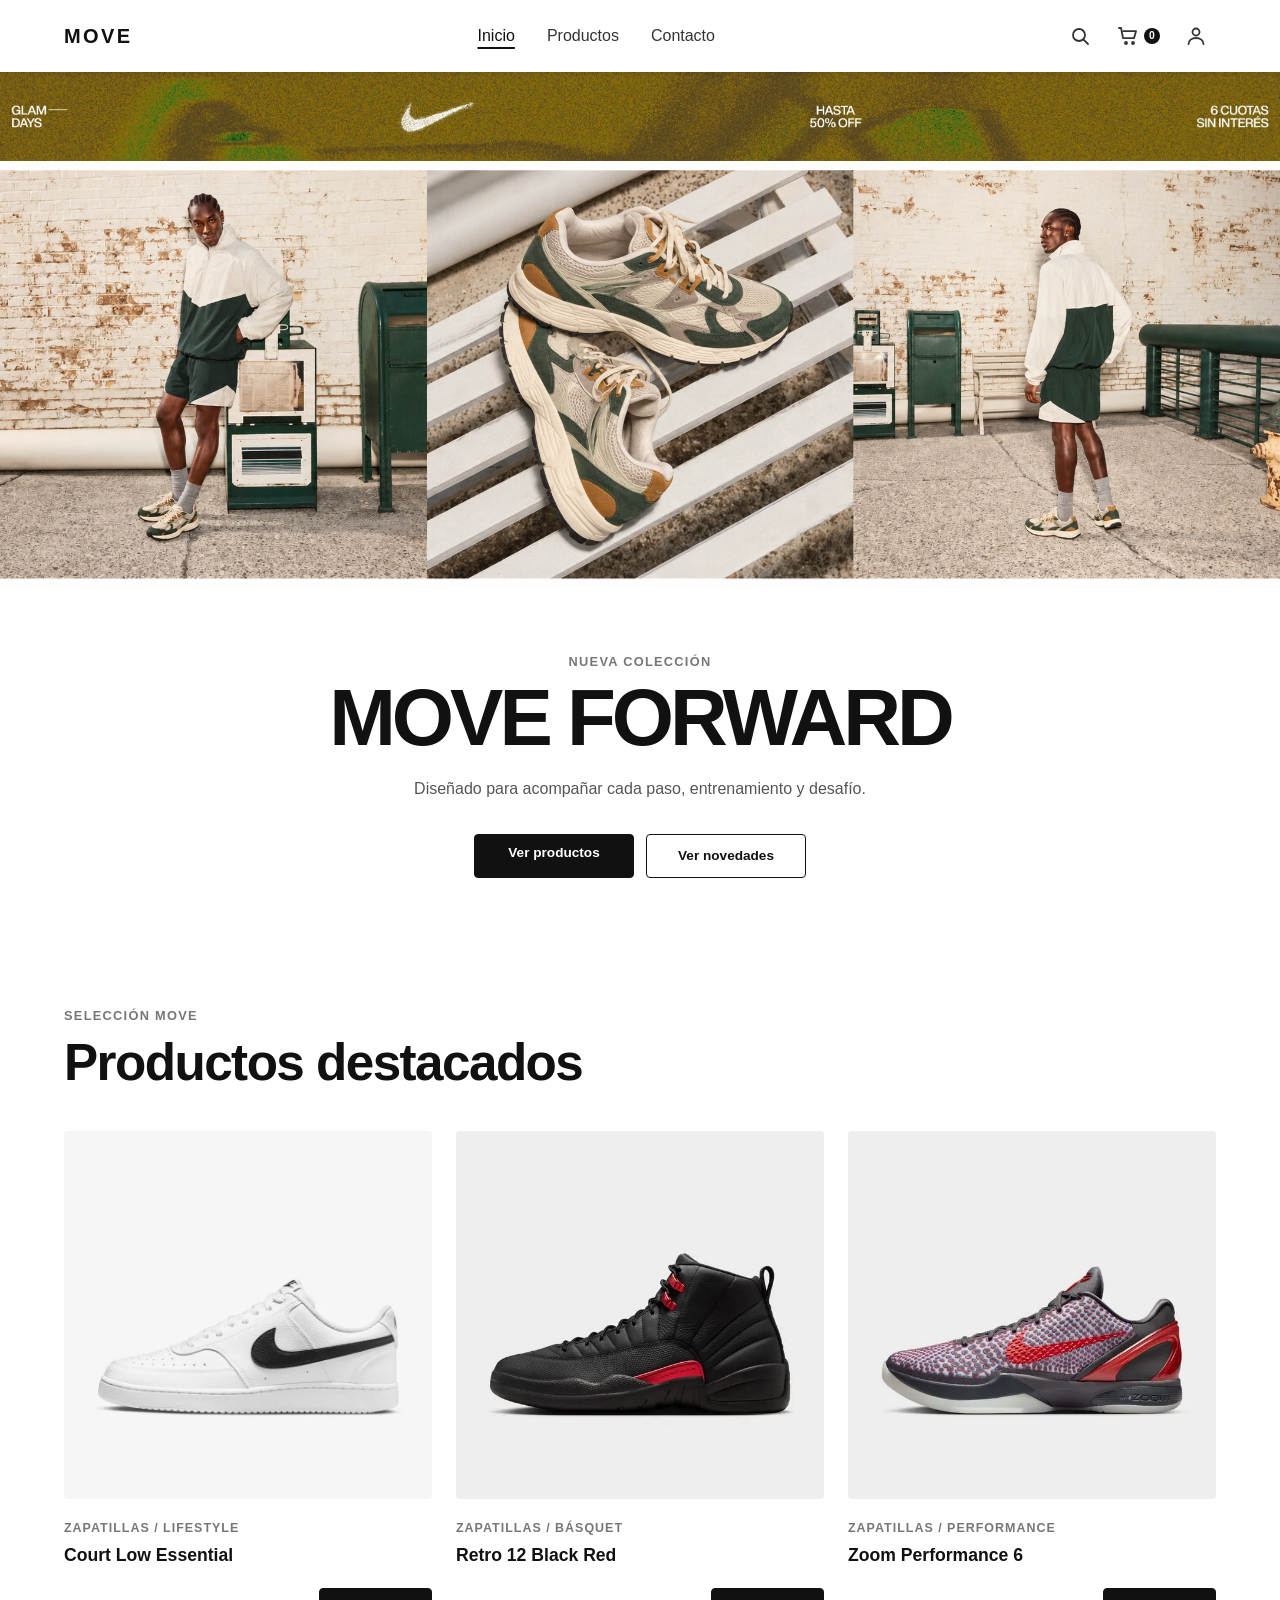
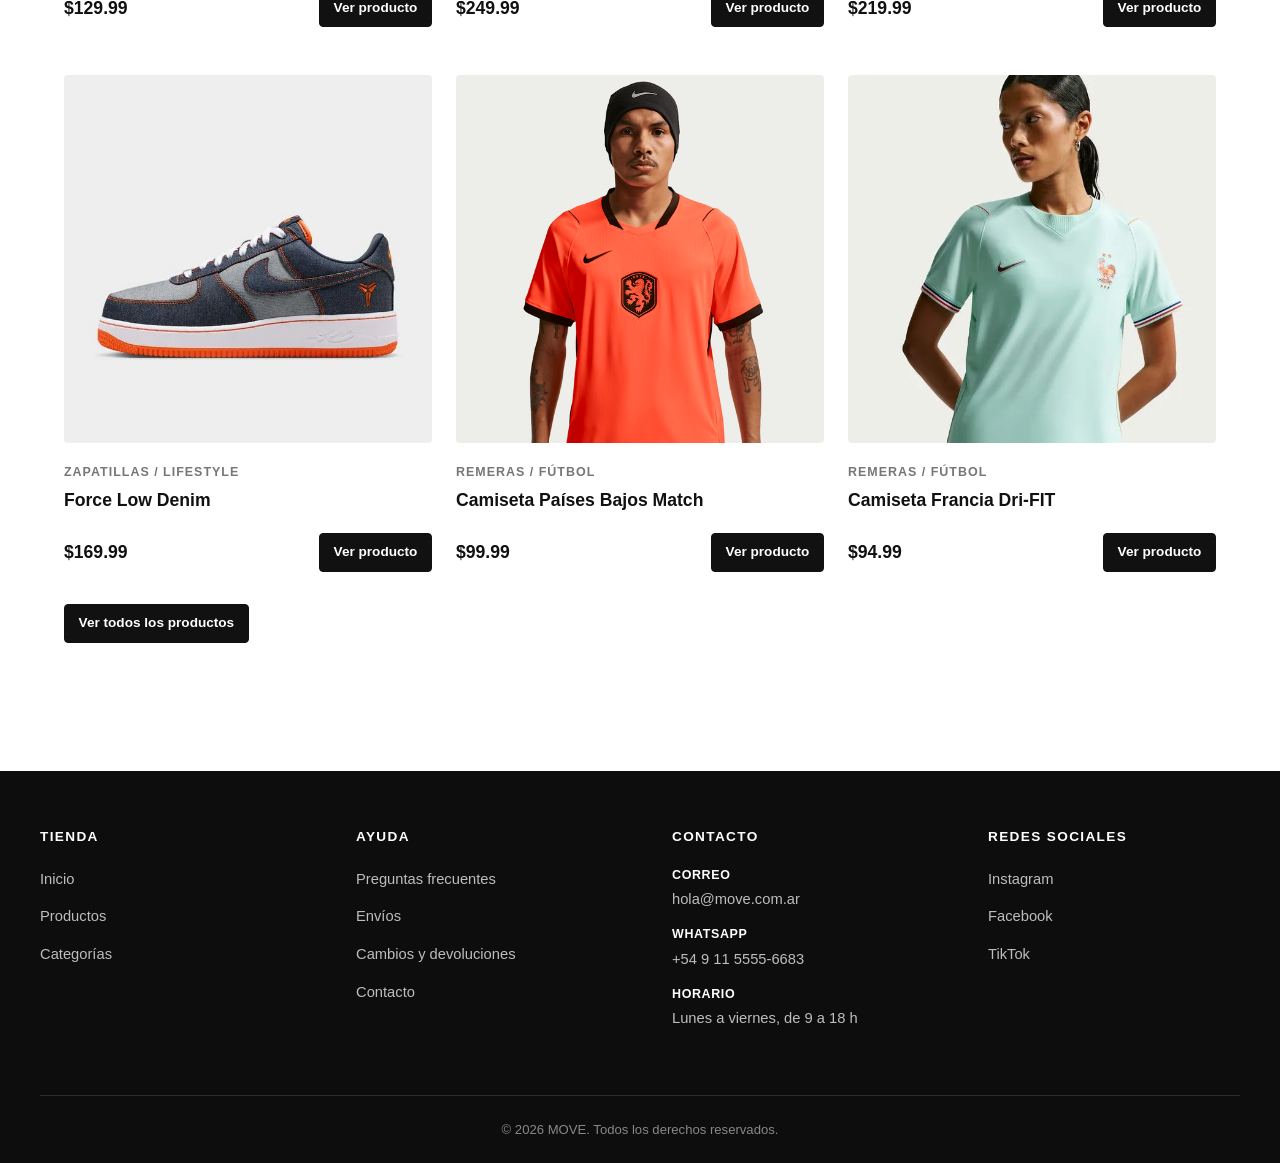
==== commit d51df544: "docs: eliminar categorias del header" ====
--- a/index.html
+++ b/index.html
@@ -13,7 +13,6 @@
             <ul class="site-header__menu">
                 <li><a href="index.html" aria-current="page">Inicio</a></li>
                 <li><a href="productos.html">Productos</a></li>
-                <li><a href="productos.html#filtros">Categorías</a></li>
                 <li><a href="#contacto">Contacto</a></li>
             </ul>
             <div class="site-header__actions">
--- a/css/styles.css
+++ b/css/styles.css
@@ -422,6 +422,7 @@
     margin: 0 auto;
     padding: clamp(2.5rem, 8vw, 4rem) 1.25rem clamp(3.5rem, 10vw, 5rem);
     text-align: center;
+    animation: heroEntrada 0.7s ease-out both;
 }
 
 .home-hero__content h1 {
@@ -448,6 +449,12 @@
 
 .home-hero__actions a {
     text-decoration: none;
+    transition: transform 0.2s ease, background-color 0.2s ease, border-color 0.2s ease, color 0.2s ease;
+}
+
+.home-hero__actions a:hover,
+.home-hero__actions a:focus-visible {
+    transform: translateY(-2px);
 }
 
 .home-hero__secondary {
@@ -463,6 +470,12 @@
     font-weight: 600;
 }
 
+.home-hero__secondary:hover,
+.home-hero__secondary:focus-visible {
+    color: #fff;
+    background-color: #111;
+}
+
 .home-destacados {
     max-width: 1200px;
     margin: 0 auto;
@@ -473,6 +486,39 @@
     display: inline-flex;
     margin-top: 2rem;
     text-decoration: none;
+}
+
+.home-destacados .producto-card:hover img {
+    transform: scale(1.03);
+}
+
+@keyframes heroEntrada {
+    from {
+        opacity: 0;
+        transform: translateY(0.75rem);
+    }
+
+    to {
+        opacity: 1;
+        transform: translateY(0);
+    }
+}
+
+@media (prefers-reduced-motion: reduce) {
+    .home-hero__content {
+        animation: none;
+    }
+
+    .home-hero__actions a,
+    .home-destacados .producto-card img {
+        transition-duration: 0.01ms;
+    }
+
+    .home-hero__actions a:hover,
+    .home-hero__actions a:focus-visible,
+    .home-destacados .producto-card:hover img {
+        transform: none;
+    }
 }
 
 #productos,
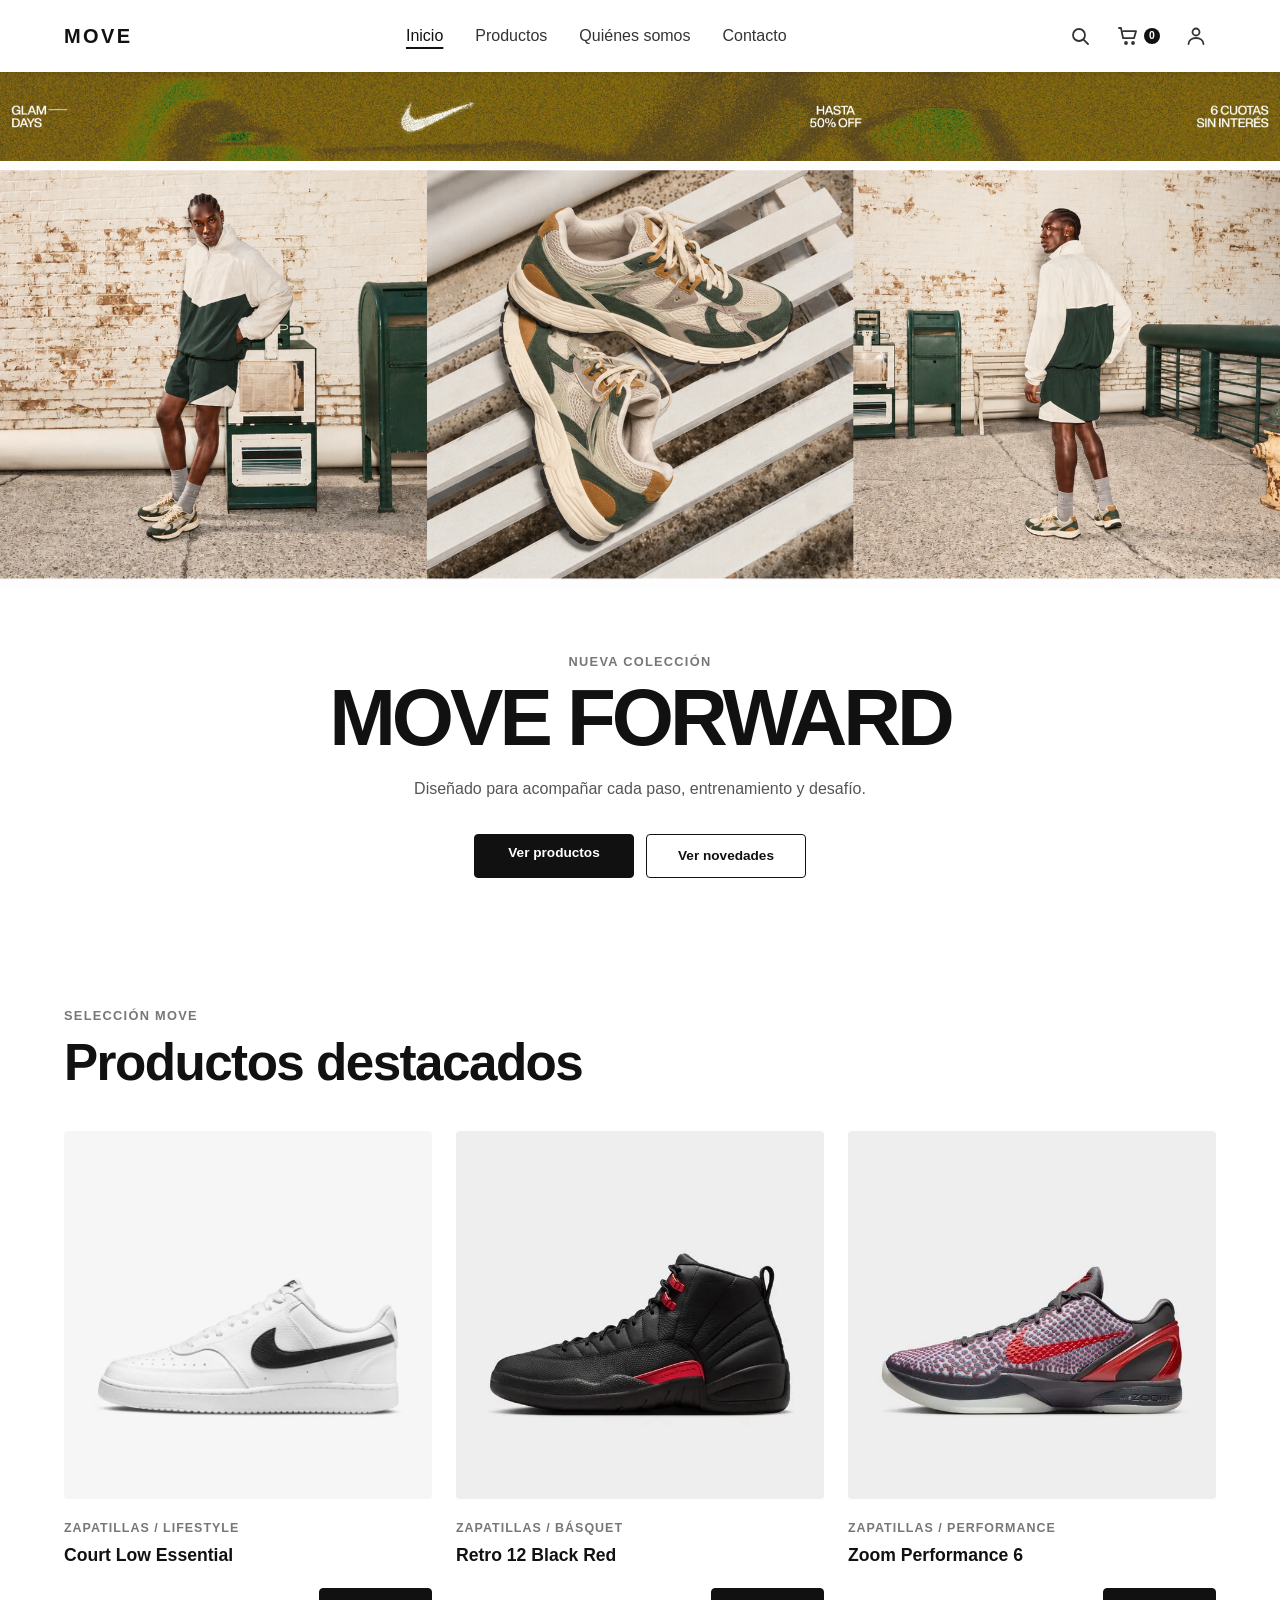
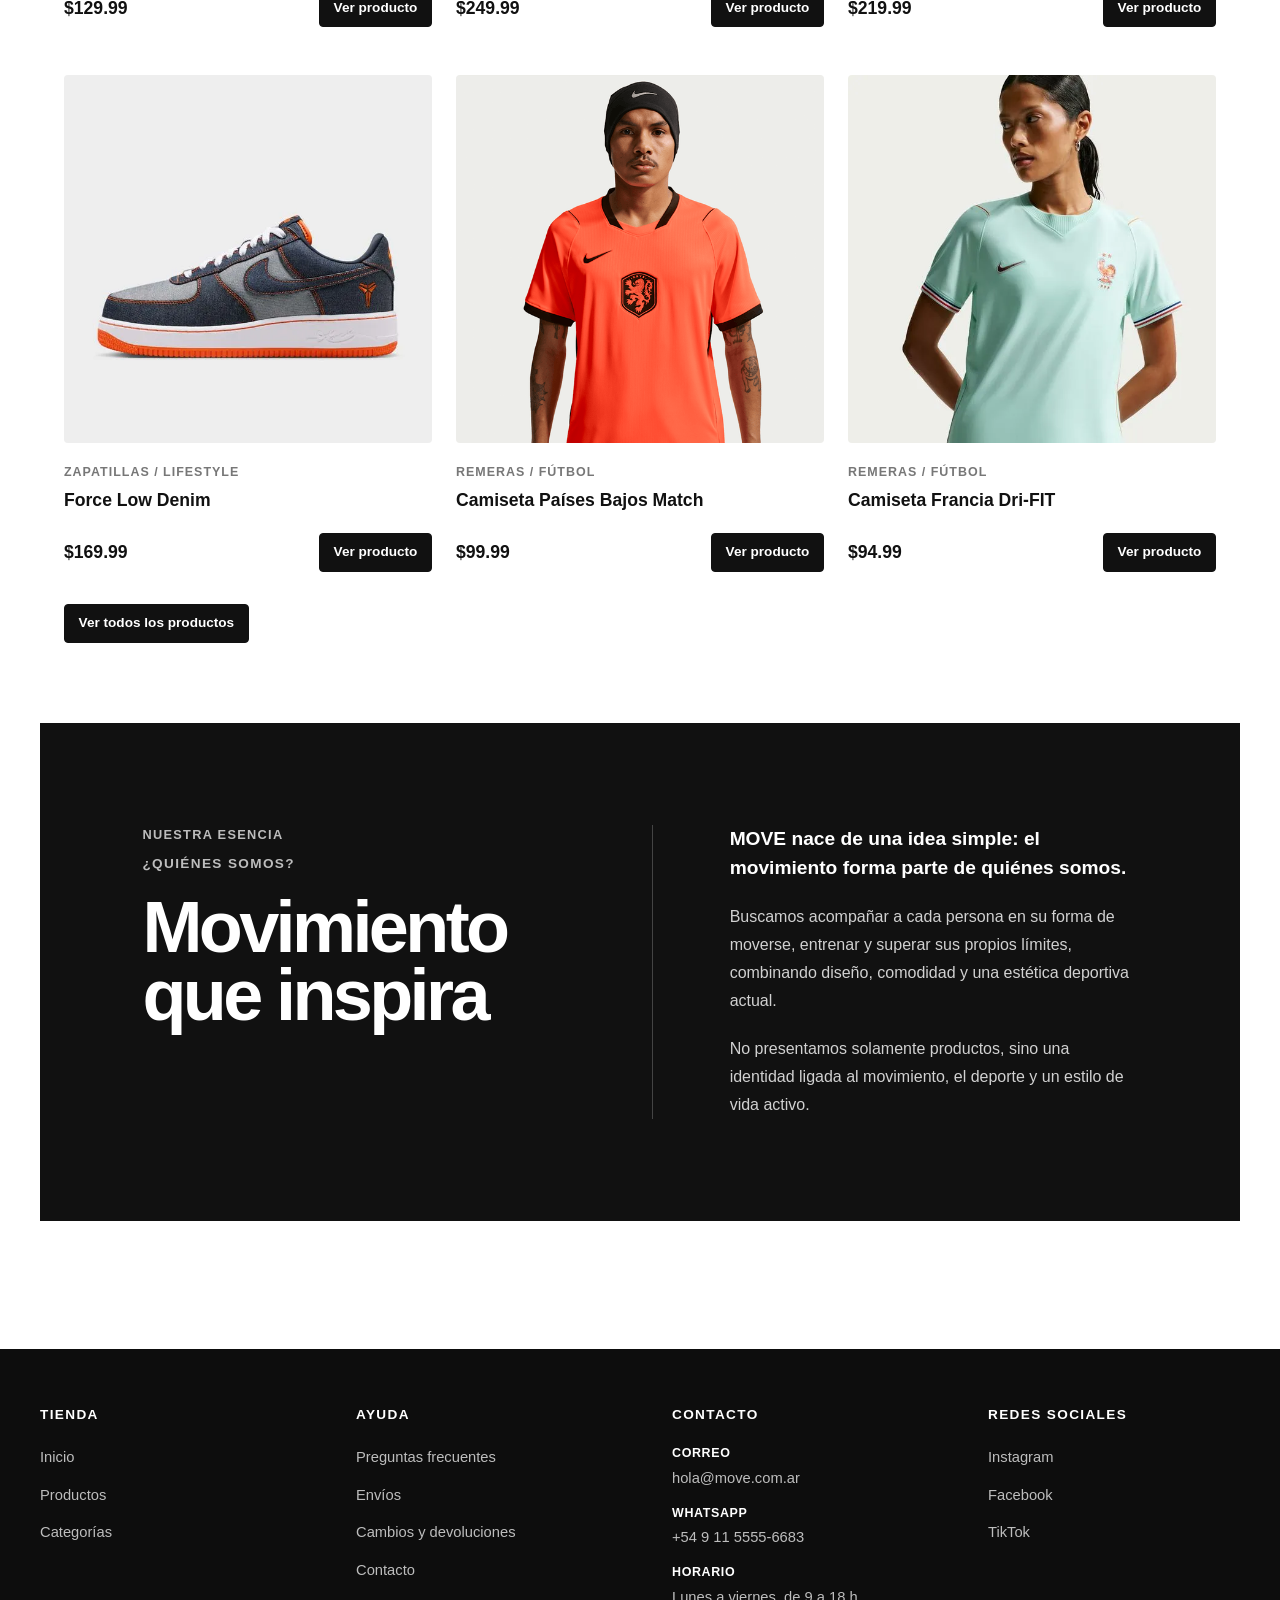
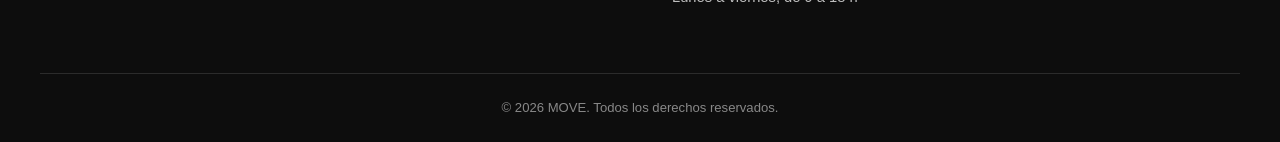
==== commit 2fa35489: "feat: agregar seccion quienes somos" ====
--- a/index.html
+++ b/index.html
@@ -13,6 +13,7 @@
             <ul class="site-header__menu">
                 <li><a href="index.html" aria-current="page">Inicio</a></li>
                 <li><a href="productos.html">Productos</a></li>
+                <li><a href="#quienes-somos">Quiénes somos</a></li>
                 <li><a href="#contacto">Contacto</a></li>
             </ul>
             <div class="site-header__actions">
@@ -157,6 +158,22 @@
 
             <a href="productos.html" class="home-destacados-enlace producto-card-accion">Ver todos los productos</a>
         </section>
+
+        <section id="quienes-somos" class="home-quienes-somos" aria-labelledby="quienes-somos-titulo">
+            <div class="home-quienes-somos__contenido">
+                <div class="home-quienes-somos__intro">
+                    <p class="catalogo-eyebrow">Nuestra esencia</p>
+                    <h2 id="quienes-somos-titulo">¿Quiénes somos?</h2>
+                    <h3>Movimiento que inspira</h3>
+                </div>
+
+                <div class="home-quienes-somos__texto">
+                    <p>MOVE nace de una idea simple: el movimiento forma parte de quiénes somos.</p>
+                    <p>Buscamos acompañar a cada persona en su forma de moverse, entrenar y superar sus propios límites, combinando diseño, comodidad y una estética deportiva actual.</p>
+                    <p>No presentamos solamente productos, sino una identidad ligada al movimiento, el deporte y un estilo de vida activo.</p>
+                </div>
+            </div>
+        </section>
     </main>
 
     <footer class="site-footer" id="contacto">
--- a/css/styles.css
+++ b/css/styles.css
@@ -492,6 +492,65 @@
     transform: scale(1.03);
 }
 
+.home-quienes-somos {
+    padding: 0 1.25rem 3.5rem;
+}
+
+.home-quienes-somos__contenido {
+    display: grid;
+    max-width: 1200px;
+    margin: 0 auto;
+    padding: 2.5rem;
+    background-color: #111;
+    color: #fff;
+}
+
+.home-quienes-somos__intro {
+    padding-bottom: 2rem;
+    border-bottom: 1px solid #444;
+}
+
+.home-quienes-somos .catalogo-eyebrow {
+    color: #bdbdbd;
+}
+
+.home-quienes-somos h2 {
+    margin-bottom: 1.25rem;
+    color: #bdbdbd;
+    font-size: 0.85rem;
+    font-weight: 700;
+    letter-spacing: 0.1em;
+    line-height: 1.4;
+    text-transform: uppercase;
+}
+
+.home-quienes-somos h3 {
+    max-width: 9ch;
+    font-size: clamp(2.25rem, 10vw, 4.5rem);
+    font-weight: 600;
+    letter-spacing: -0.05em;
+    line-height: 0.95;
+}
+
+.home-quienes-somos__texto {
+    max-width: 38rem;
+    padding-top: 2rem;
+    color: #d1d1d1;
+    font-size: 1rem;
+    line-height: 1.75;
+}
+
+.home-quienes-somos__texto p:first-child {
+    color: #fff;
+    font-size: 1.2rem;
+    font-weight: 600;
+    line-height: 1.5;
+}
+
+.home-quienes-somos__texto p + p {
+    margin-top: 1.25rem;
+}
+
 @keyframes heroEntrada {
     from {
         opacity: 0;
@@ -523,7 +582,8 @@
 
 #productos,
 #filtros,
-#contacto {
+#contacto,
+#quienes-somos {
     scroll-margin-top: 100px;
 }
 
@@ -1210,6 +1270,26 @@
         padding: 3rem 1.5rem 5rem;
     }
 
+    .home-quienes-somos {
+        padding: 0 1.5rem 5rem;
+    }
+
+    .home-quienes-somos__contenido {
+        grid-template-columns: minmax(0, 0.9fr) minmax(0, 1.1fr);
+        gap: 3rem;
+        padding: 4rem;
+    }
+
+    .home-quienes-somos__intro {
+        padding: 0;
+        border: 0;
+    }
+
+    .home-quienes-somos__texto {
+        padding: 0 0 0 3rem;
+        border-left: 1px solid #444;
+    }
+
     .home-hero__content {
         padding: 3rem 1.5rem 4.5rem;
     }
@@ -1421,6 +1501,20 @@
         padding: 4rem 2rem 5rem;
     }
 
+    .home-quienes-somos {
+        padding-right: 2rem;
+        padding-left: 2rem;
+    }
+
+    .home-quienes-somos__contenido {
+        gap: clamp(4rem, 9vw, 7rem);
+        padding: clamp(4.5rem, 8vw, 6.5rem);
+    }
+
+    .home-quienes-somos__texto {
+        padding-left: clamp(3rem, 6vw, 5rem);
+    }
+
     .catalogo-grid {
         grid-template-columns: repeat(3, minmax(0, 1fr));
     }
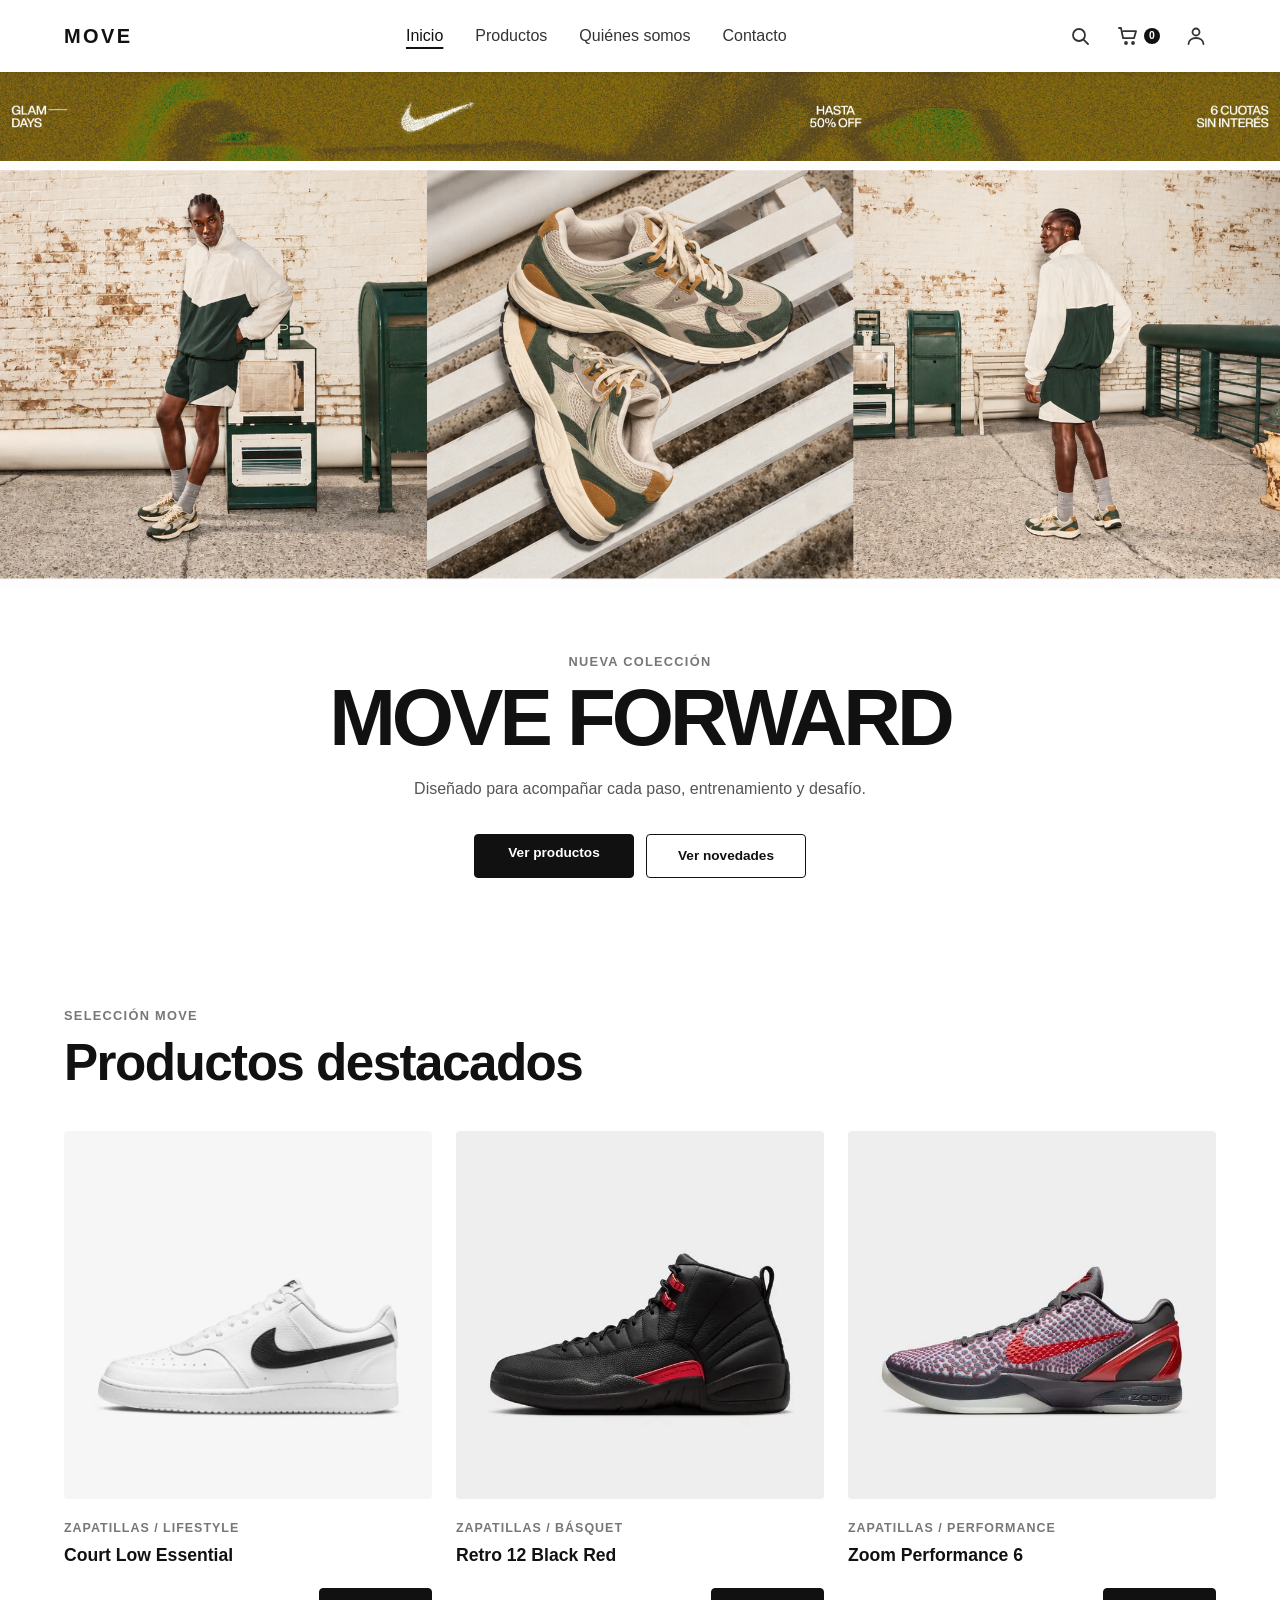
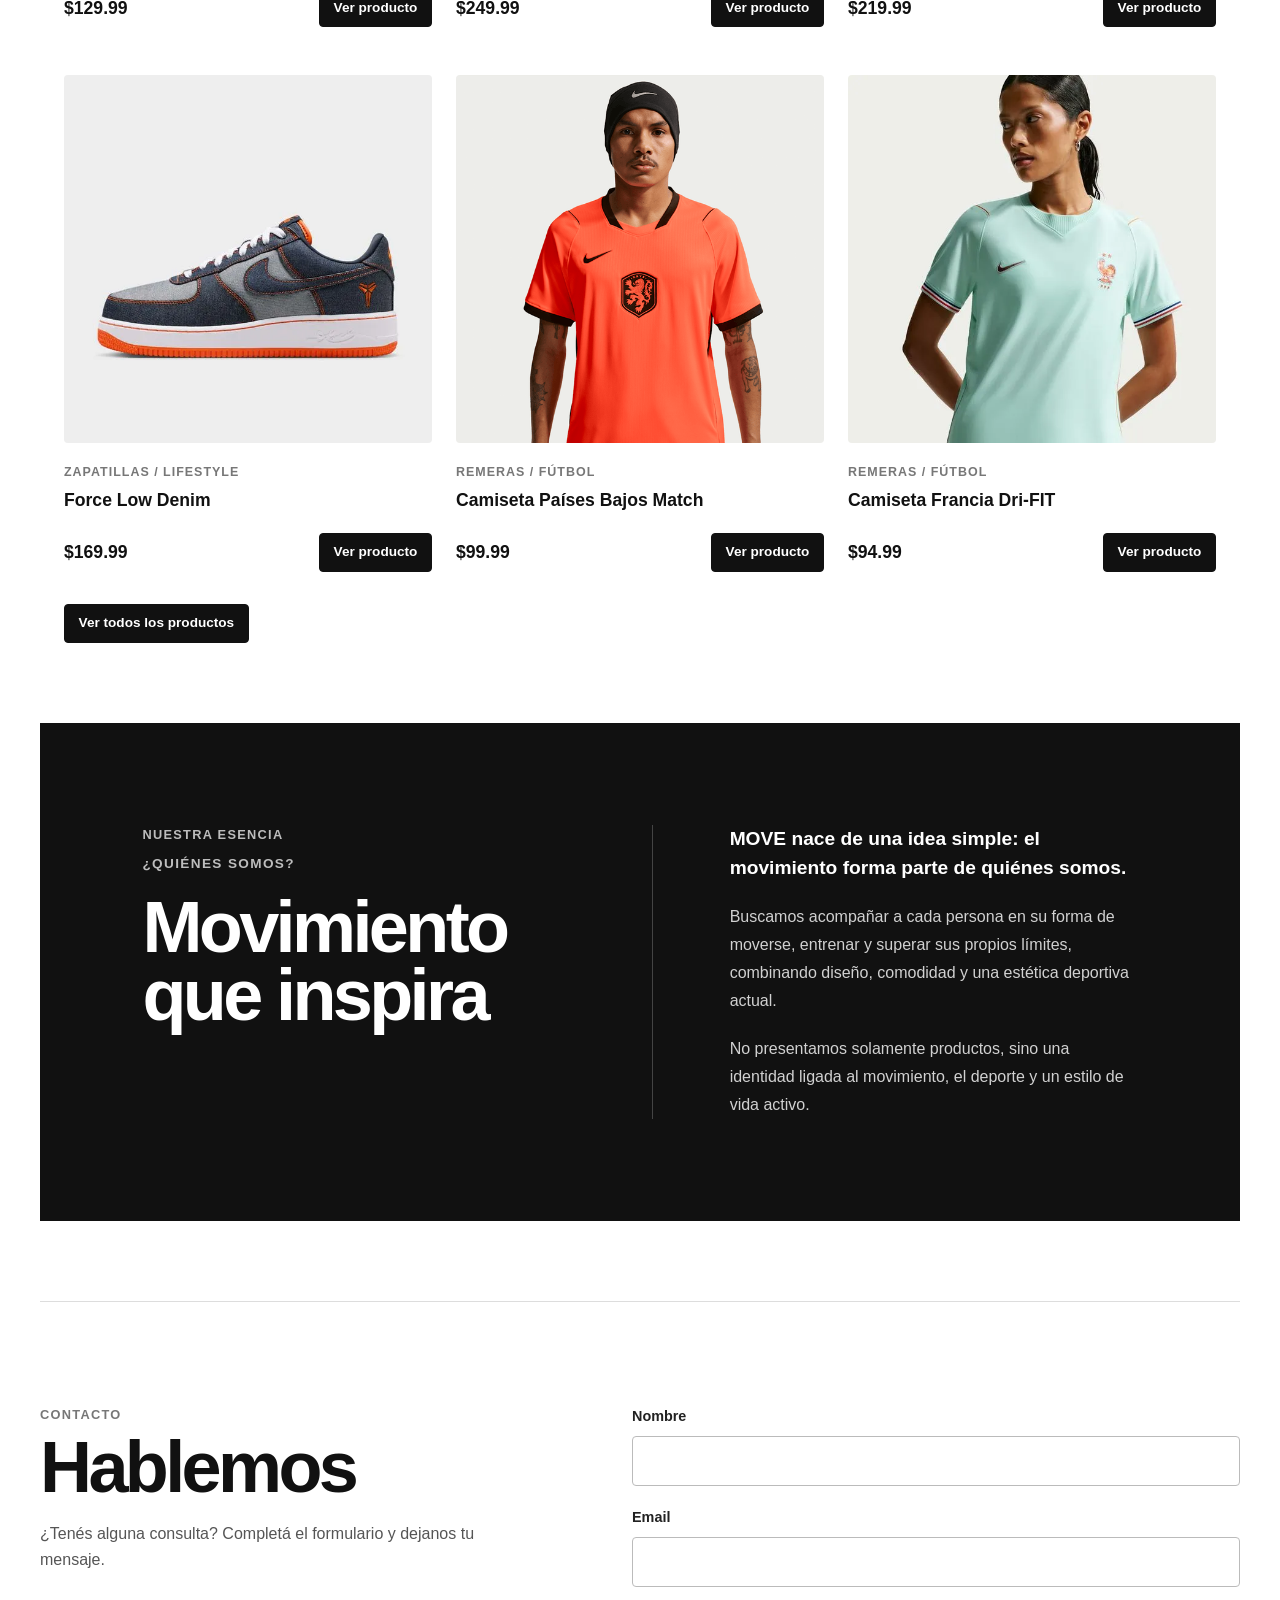
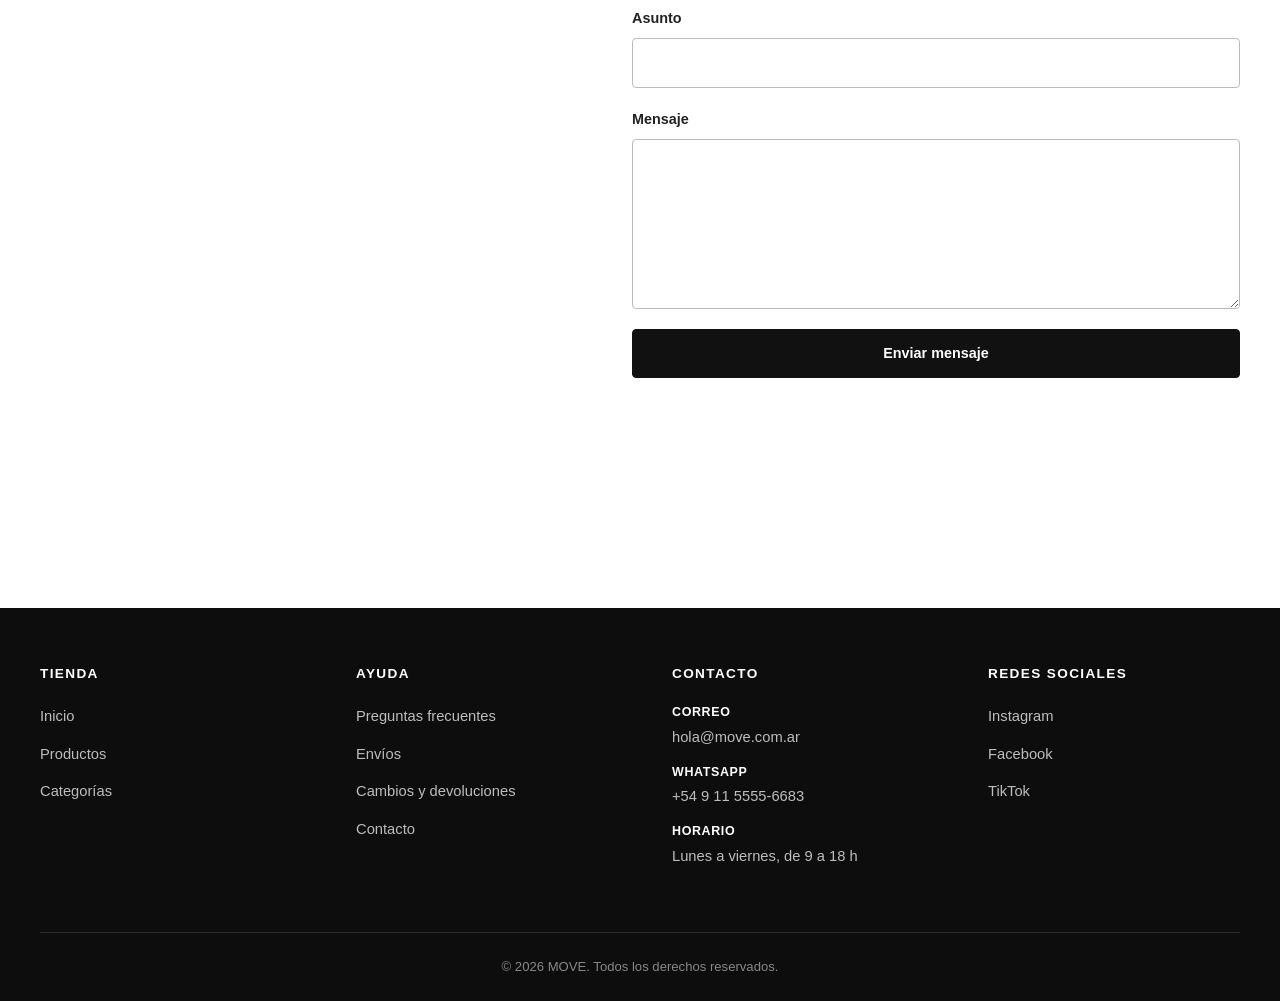
==== commit 8db98201: "feat: agregar formulario de contacto" ====
--- a/index.html
+++ b/index.html
@@ -174,9 +174,43 @@
                 </div>
             </div>
         </section>
+
+        <section id="contacto" class="home-contacto" aria-labelledby="contacto-titulo">
+            <div class="home-contacto__contenido">
+                <div class="home-contacto__intro">
+                    <p class="catalogo-eyebrow">Contacto</p>
+                    <h2 id="contacto-titulo">Hablemos</h2>
+                    <p>¿Tenés alguna consulta? Completá el formulario y dejanos tu mensaje.</p>
+                </div>
+
+                <form class="home-contacto__form">
+                    <div class="home-contacto__campo">
+                        <label for="contacto-nombre">Nombre</label>
+                        <input type="text" id="contacto-nombre" name="nombre" autocomplete="name" required>
+                    </div>
+
+                    <div class="home-contacto__campo">
+                        <label for="contacto-email">Email</label>
+                        <input type="email" id="contacto-email" name="email" autocomplete="email" required>
+                    </div>
+
+                    <div class="home-contacto__campo">
+                        <label for="contacto-asunto">Asunto</label>
+                        <input type="text" id="contacto-asunto" name="asunto" required>
+                    </div>
+
+                    <div class="home-contacto__campo">
+                        <label for="contacto-mensaje">Mensaje</label>
+                        <textarea id="contacto-mensaje" name="mensaje" rows="6" required></textarea>
+                    </div>
+
+                    <button type="submit" class="home-contacto__boton">Enviar mensaje</button>
+                </form>
+            </div>
+        </section>
     </main>
 
-    <footer class="site-footer" id="contacto">
+    <footer class="site-footer">
         <div class="footer-contenido">
             <section class="footer-columna">
                 <h2>Tienda</h2>
--- a/css/styles.css
+++ b/css/styles.css
@@ -549,6 +549,106 @@
 
 .home-quienes-somos__texto p + p {
     margin-top: 1.25rem;
+}
+
+.home-contacto {
+    padding: 0 1.25rem 3.5rem;
+}
+
+.home-contacto__contenido {
+    display: grid;
+    max-width: 1200px;
+    margin: 0 auto;
+    gap: 2.5rem;
+    padding: 2.5rem 0;
+    border-top: 1px solid #ddd;
+}
+
+.home-contacto__intro h2 {
+    color: #111;
+    font-size: clamp(2.25rem, 9vw, 4.5rem);
+    font-weight: 600;
+    letter-spacing: -0.05em;
+    line-height: 0.95;
+}
+
+.home-contacto__intro > p:not(.catalogo-eyebrow) {
+    max-width: 30rem;
+    margin-top: 1.25rem;
+    color: #555;
+}
+
+.home-contacto__form {
+    display: grid;
+    gap: 1.25rem;
+    max-width: 38rem;
+}
+
+.home-contacto__campo {
+    display: grid;
+    gap: 0.5rem;
+}
+
+.home-contacto__campo label {
+    color: #222;
+    font-size: 0.9rem;
+    font-weight: 600;
+}
+
+.home-contacto__campo input,
+.home-contacto__campo textarea {
+    width: 100%;
+    min-height: 48px;
+    padding: 0.75rem 0.85rem;
+    color: #111;
+    background-color: #fff;
+    border: 1px solid #bbb;
+    border-radius: 4px;
+    font: inherit;
+    line-height: 1.5;
+}
+
+.home-contacto__campo textarea {
+    min-height: 9rem;
+    resize: vertical;
+}
+
+.home-contacto__campo input:focus,
+.home-contacto__campo textarea:focus {
+    border-color: #111;
+    outline: none;
+}
+
+.home-contacto__campo input:focus-visible,
+.home-contacto__campo textarea:focus-visible {
+    outline: 2px solid #111;
+    outline-offset: 3px;
+}
+
+.home-contacto__boton {
+    width: 100%;
+    min-height: 48px;
+    padding: 0.75rem 1.25rem;
+    color: #fff;
+    background-color: #111;
+    border: 1px solid #111;
+    border-radius: 4px;
+    cursor: pointer;
+    font: inherit;
+    font-size: 0.9rem;
+    font-weight: 600;
+    transition: background-color 0.2s, border-color 0.2s;
+}
+
+.home-contacto__boton:hover,
+.home-contacto__boton:focus-visible {
+    background-color: #333;
+    border-color: #333;
+}
+
+.home-contacto__boton:focus-visible {
+    outline: 2px solid #111;
+    outline-offset: 3px;
 }
 
 @keyframes heroEntrada {
@@ -1290,6 +1390,21 @@
         border-left: 1px solid #444;
     }
 
+    .home-contacto {
+        padding: 0 1.5rem 5rem;
+    }
+
+    .home-contacto__contenido {
+        grid-template-columns: minmax(0, 0.8fr) minmax(0, 1.2fr);
+        gap: 3rem;
+        padding: 4rem 0;
+    }
+
+    .home-contacto__form {
+        justify-self: end;
+        width: 100%;
+    }
+
     .home-hero__content {
         padding: 3rem 1.5rem 4.5rem;
     }
@@ -1515,6 +1630,16 @@
         padding-left: clamp(3rem, 6vw, 5rem);
     }
 
+    .home-contacto {
+        padding-right: 2rem;
+        padding-left: 2rem;
+    }
+
+    .home-contacto__contenido {
+        gap: clamp(4rem, 9vw, 7rem);
+        padding: clamp(4.5rem, 8vw, 6.5rem) 0;
+    }
+
     .catalogo-grid {
         grid-template-columns: repeat(3, minmax(0, 1fr));
     }
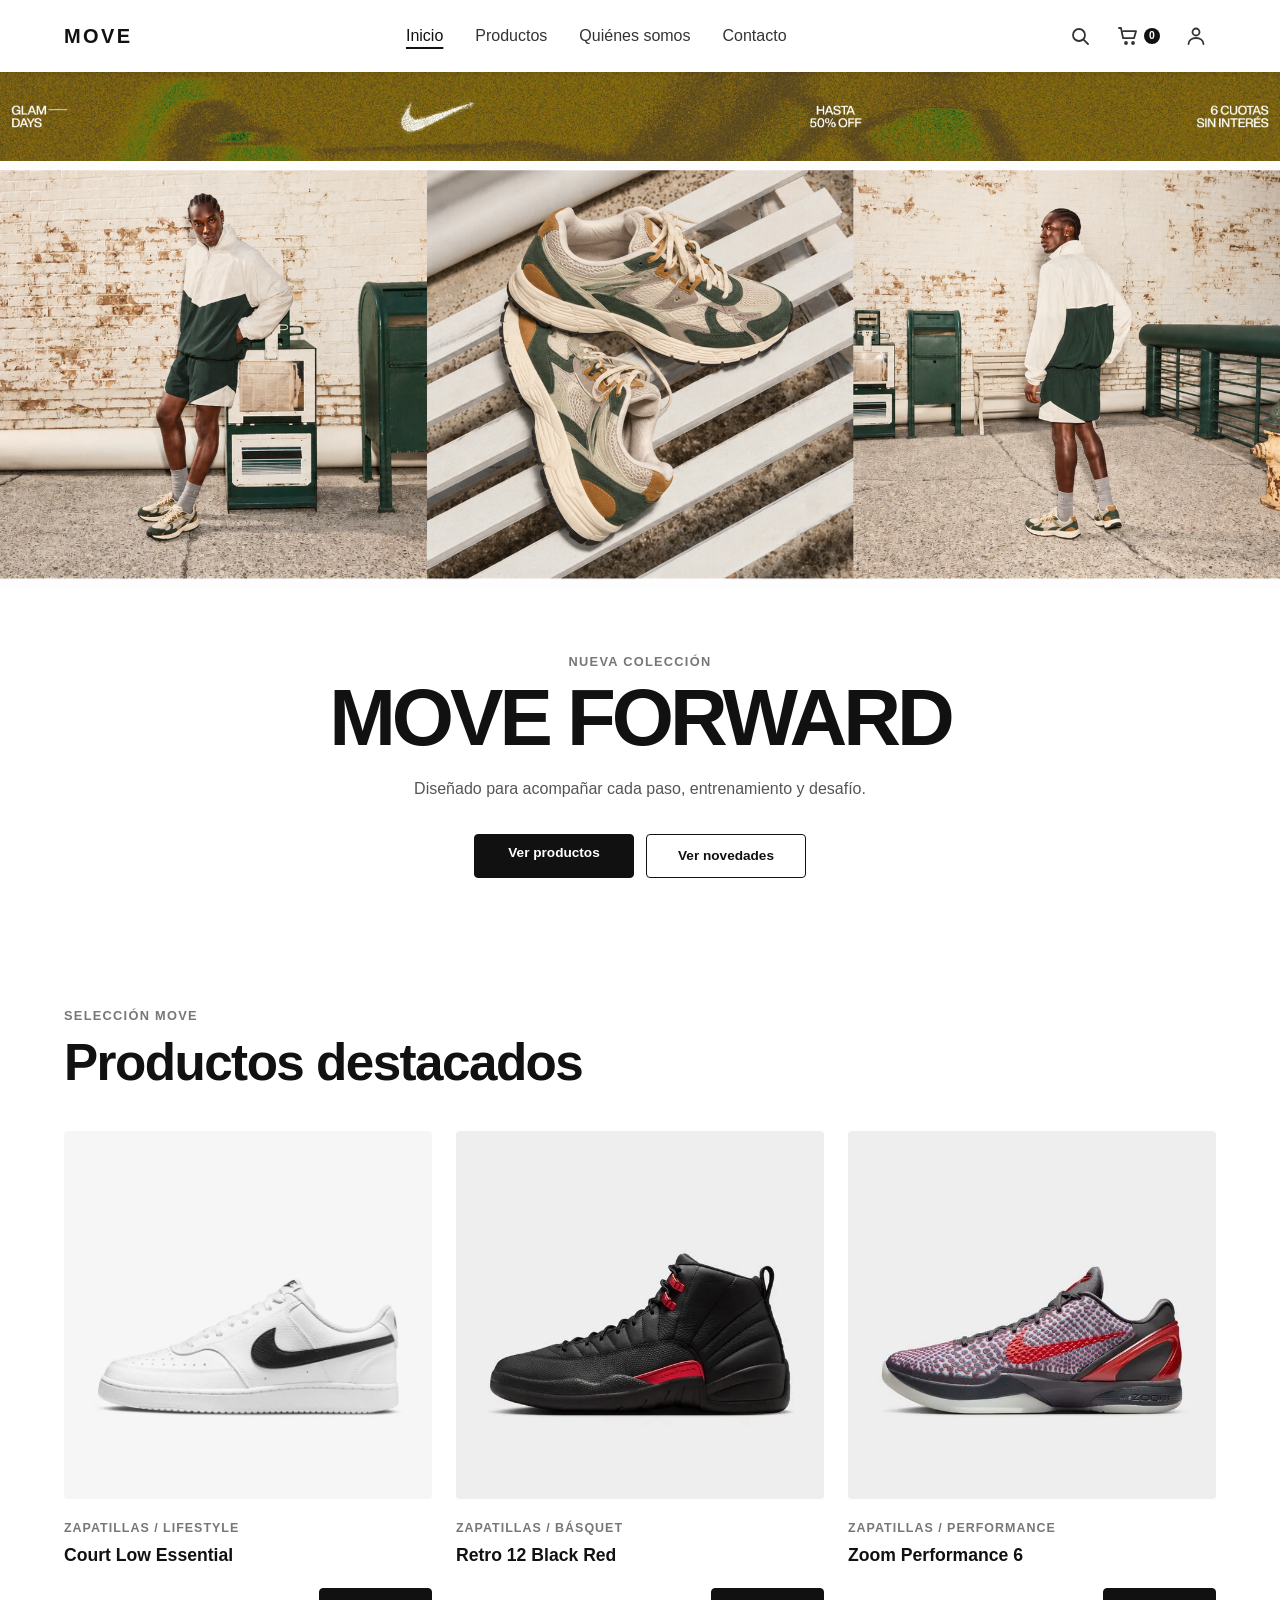
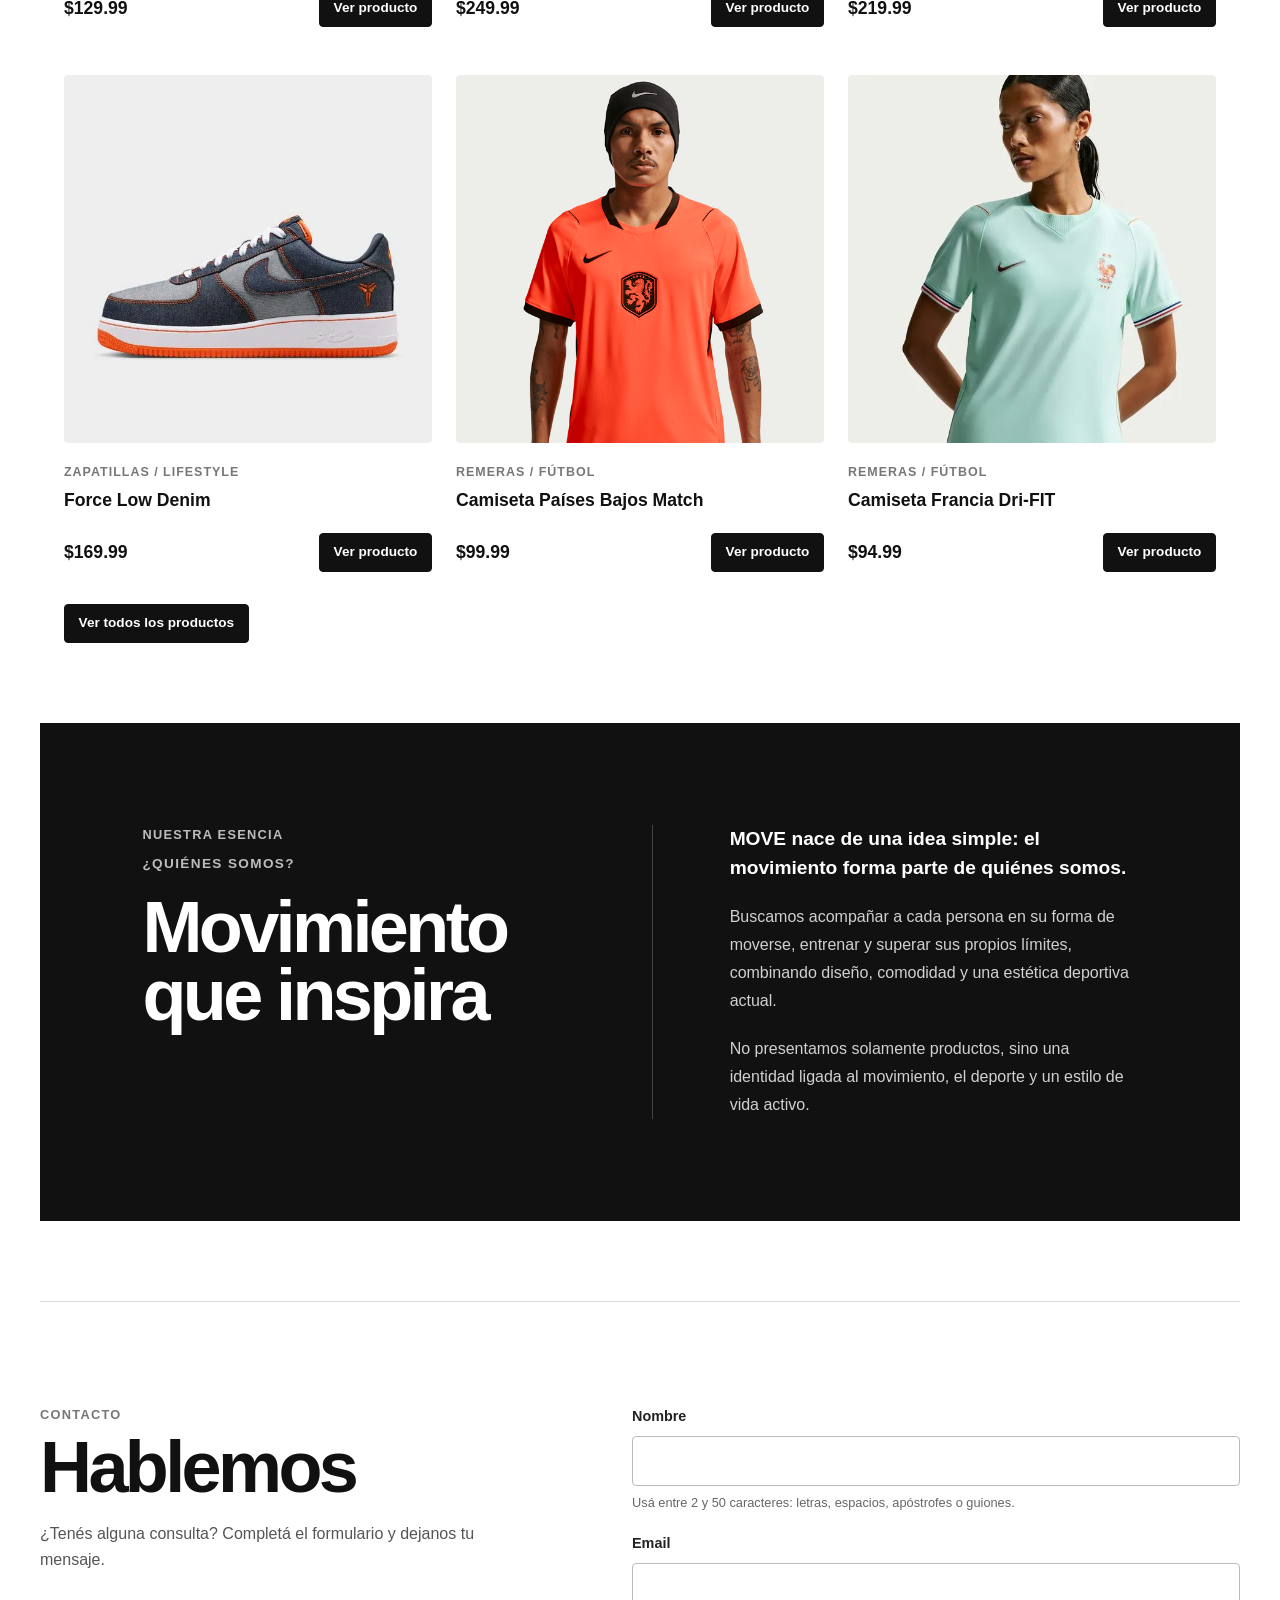
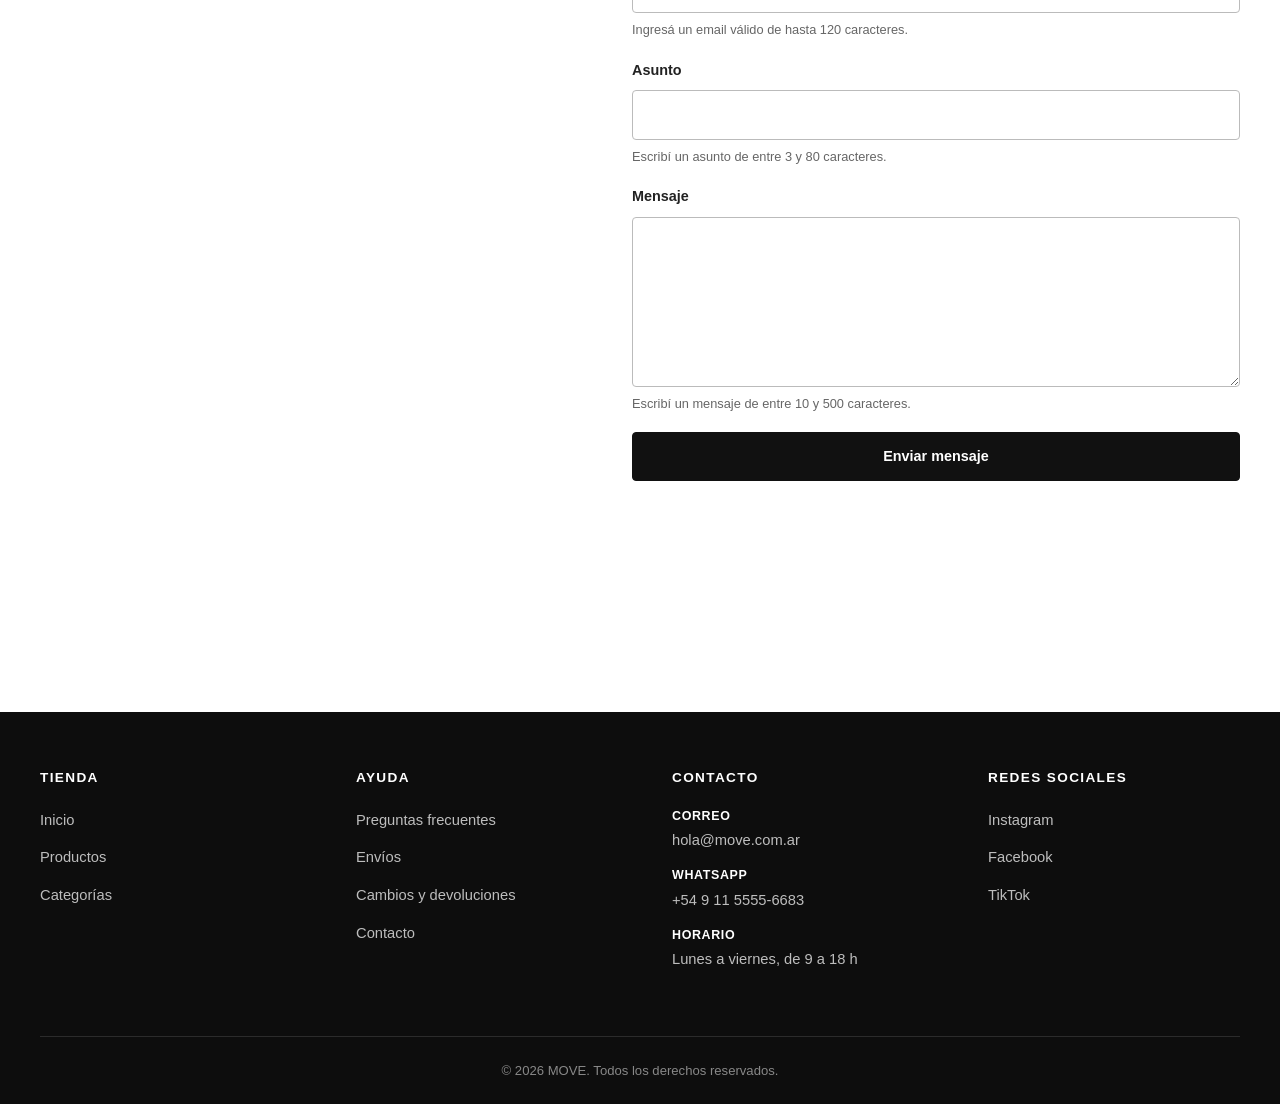
==== commit e40db42f: "feat: mejorar validaciones de formularios" ====
--- a/index.html
+++ b/index.html
@@ -17,7 +17,7 @@
                 <li><a href="#contacto">Contacto</a></li>
             </ul>
             <div class="site-header__actions">
-                <a href="productos.html#productos" class="site-header__action" aria-label="Buscar productos">
+                <a href="productos.html#buscar" class="site-header__action" aria-label="Buscar productos">
                     <svg class="site-header__icon" viewBox="0 0 24 24" aria-hidden="true" fill="none" stroke="currentColor">
                         <circle cx="11" cy="11" r="6"></circle>
                         <path d="M20 20l-4.2-4.2"></path>
@@ -186,22 +186,60 @@
                 <form class="home-contacto__form">
                     <div class="home-contacto__campo">
                         <label for="contacto-nombre">Nombre</label>
-                        <input type="text" id="contacto-nombre" name="nombre" autocomplete="name" required>
+                        <input
+                            type="text"
+                            id="contacto-nombre"
+                            name="nombre"
+                            autocomplete="name"
+                            minlength="2"
+                            maxlength="50"
+                            pattern="[A-Za-zÁÉÍÓÚáéíóúÜüÑñ'’ \-]+"
+                            aria-describedby="contacto-nombre-ayuda"
+                            required
+                        >
+                        <small id="contacto-nombre-ayuda" class="home-contacto__ayuda">Usá entre 2 y 50 caracteres: letras, espacios, apóstrofes o guiones.</small>
                     </div>
 
                     <div class="home-contacto__campo">
                         <label for="contacto-email">Email</label>
-                        <input type="email" id="contacto-email" name="email" autocomplete="email" required>
+                        <input
+                            type="email"
+                            id="contacto-email"
+                            name="email"
+                            autocomplete="email"
+                            maxlength="120"
+                            aria-describedby="contacto-email-ayuda"
+                            required
+                        >
+                        <small id="contacto-email-ayuda" class="home-contacto__ayuda">Ingresá un email válido de hasta 120 caracteres.</small>
                     </div>
 
                     <div class="home-contacto__campo">
                         <label for="contacto-asunto">Asunto</label>
-                        <input type="text" id="contacto-asunto" name="asunto" required>
+                        <input
+                            type="text"
+                            id="contacto-asunto"
+                            name="asunto"
+                            minlength="3"
+                            maxlength="80"
+                            aria-describedby="contacto-asunto-ayuda"
+                            required
+                        >
+                        <small id="contacto-asunto-ayuda" class="home-contacto__ayuda">Escribí un asunto de entre 3 y 80 caracteres.</small>
                     </div>
 
                     <div class="home-contacto__campo">
                         <label for="contacto-mensaje">Mensaje</label>
-                        <textarea id="contacto-mensaje" name="mensaje" rows="6" required></textarea>
+                        <textarea
+                            id="contacto-mensaje"
+                            name="mensaje"
+                            rows="6"
+                            minlength="10"
+                            maxlength="500"
+                            aria-describedby="contacto-mensaje-ayuda"
+                            required
+                        ></textarea>
+                        <small id="contacto-mensaje-ayuda" class="home-contacto__ayuda">Escribí un mensaje de entre 10 y 500 caracteres.</small>
                     </div>
 
                     <button type="submit" class="home-contacto__boton">Enviar mensaje</button>
--- a/css/styles.css
+++ b/css/styles.css
@@ -4,15 +4,35 @@
     box-sizing: border-box;
 }
 
+:root {
+    --color-principal: #111;
+    --color-texto: #333;
+    --color-texto-fuerte: #222;
+    --color-texto-intermedio: #555;
+    --color-texto-secundario: #666;
+    --color-texto-suave: #777;
+    --color-blanco: #fff;
+    --color-fondo: #f5f5f5;
+    --color-fondo-interactivo: #f1f1f1;
+    --color-fondo-producto: #eee;
+    --color-borde: #ddd;
+    --color-borde-fuerte: #bbb;
+    --color-texto-inverso-secundario: #bdbdbd;
+    --ancho-maximo: 1200px;
+    --radio-base: 4px;
+    --radio-redondo: 999px;
+    --transicion-rapida: 0.2s ease;
+}
+
 body {
     font-family: Arial, sans-serif;
     line-height: 1.6;
-    color: #333;
-    background-color: #f5f5f5;
+    color: var(--color-texto);
+    background-color: var(--color-fondo);
 }
 
 .site-header {
-    background-color: #fff;
+    background-color: var(--color-blanco);
     box-shadow: 0 2px 4px rgba(0, 0, 0, 0.1);
     position: sticky;
     top: 0;
@@ -20,7 +40,7 @@
 }
 
 .site-header__nav {
-    max-width: 1200px;
+    max-width: var(--ancho-maximo);
     margin: 0 auto;
     padding: 1rem 1.25rem;
     display: flex;
@@ -31,7 +51,7 @@
 }
 
 .site-header__brand {
-    color: #111;
+    color: var(--color-principal);
     flex-shrink: 0;
     font-size: 1.25rem;
     font-weight: 800;
@@ -51,12 +71,12 @@
 
 .site-header__menu a {
     text-decoration: none;
-    color: #333;
+    color: var(--color-texto);
     font-weight: 500;
 }
 
 .site-header__menu a[aria-current="page"] {
-    color: #111;
+    color: var(--color-principal);
     text-decoration: underline;
     text-decoration-thickness: 2px;
     text-underline-offset: 0.35em;
@@ -75,26 +95,26 @@
     justify-content: center;
     width: 40px;
     min-height: 40px;
-    color: #333;
-    border-radius: 4px;
+    color: var(--color-texto);
+    border-radius: var(--radio-base);
     text-decoration: none;
-    transition: color 0.2s, background-color 0.2s;
+    transition: color var(--transicion-rapida), background-color var(--transicion-rapida);
 }
 
 .site-header__action:hover {
-    color: #111;
-    background-color: #f1f1f1;
+    color: var(--color-principal);
+    background-color: var(--color-fondo-interactivo);
 }
 
 .site-header__action:focus-visible {
-    color: #111;
-    background-color: #f1f1f1;
-    outline: 2px solid #111;
+    color: var(--color-principal);
+    background-color: var(--color-fondo-interactivo);
+    outline: 2px solid var(--color-principal);
     outline-offset: 3px;
 }
 
 .site-header__action[aria-current="page"] {
-    color: #111;
+    color: var(--color-principal);
     background-color: #ececec;
     text-decoration: none;
 }
@@ -122,16 +142,16 @@
     height: 16px;
     align-items: center;
     justify-content: center;
-    color: #fff;
-    background-color: #111;
-    border-radius: 999px;
+    color: var(--color-blanco);
+    background-color: var(--color-principal);
+    border-radius: var(--radio-redondo);
     font-size: 0.65rem;
     font-weight: 700;
     line-height: 1;
 }
 
 main.catalogo-layout {
-    max-width: 1200px;
+    max-width: var(--ancho-maximo);
     margin: 0 auto;
     padding: 2rem 1.25rem 3.5rem;
     display: grid;
@@ -140,11 +160,66 @@
     align-items: start;
 }
 
+.catalogo-busqueda {
+    display: grid;
+    grid-column: 1 / -1;
+    grid-template-columns: minmax(0, 1fr);
+    gap: 0.75rem;
+    min-width: 0;
+}
+
+.catalogo-busqueda .visualmente-oculto {
+    position: absolute;
+}
+
+.catalogo-busqueda input[type="search"] {
+    width: 100%;
+    min-width: 0;
+    min-height: 48px;
+    padding: 0.75rem 1rem;
+    color: var(--color-principal);
+    background-color: var(--color-blanco);
+    border: 1px solid var(--color-borde-fuerte);
+    border-radius: var(--radio-base);
+    font: inherit;
+}
+
+.catalogo-busqueda input[type="search"]:focus-visible {
+    border-color: var(--color-principal);
+    outline: 2px solid var(--color-principal);
+    outline-offset: 2px;
+}
+
+.catalogo-busqueda__boton {
+    width: 100%;
+    min-height: 48px;
+    padding: 0.75rem 1.5rem;
+    color: var(--color-blanco);
+    background-color: var(--color-principal);
+    border: 1px solid var(--color-principal);
+    border-radius: var(--radio-base);
+    cursor: pointer;
+    font: inherit;
+    font-weight: 600;
+    transition: background-color var(--transicion-rapida), border-color var(--transicion-rapida);
+}
+
+.catalogo-busqueda__boton:hover,
+.catalogo-busqueda__boton:focus-visible {
+    background-color: var(--color-texto);
+    border-color: var(--color-texto);
+}
+
+.catalogo-busqueda__boton:focus-visible {
+    outline: 2px solid var(--color-principal);
+    outline-offset: 3px;
+}
+
 .catalogo-filtros {
     min-width: 0;
     overflow-x: auto;
     overflow-y: hidden;
-    background-color: #fff;
+    background-color: var(--color-blanco);
     padding: 0.25rem 0;
     border: 0;
     border-radius: 0;
@@ -170,10 +245,10 @@
     justify-content: center;
     margin: 0;
     padding: 0.65rem 1rem;
-    border: 1px solid #111;
-    border-radius: 999px;
-    background-color: #111;
-    color: #fff;
+    border: 1px solid var(--color-principal);
+    border-radius: var(--radio-redondo);
+    background-color: var(--color-principal);
+    color: var(--color-blanco);
     font-size: 0.9rem;
     font-weight: 600;
     line-height: 1.2;
@@ -201,10 +276,10 @@
     justify-content: center;
     margin: 0;
     padding: 0.65rem 1rem;
-    border: 1px solid #ddd;
-    border-radius: 999px;
-    background-color: #fff;
-    color: #111;
+    border: 1px solid var(--color-borde);
+    border-radius: var(--radio-redondo);
+    background-color: var(--color-blanco);
+    color: var(--color-principal);
     font-size: 0.9rem;
     font-weight: 600;
     line-height: 1.2;
@@ -214,7 +289,7 @@
 .catalogo-filtros legend::after {
     content: "⌄";
     margin-left: 0.45rem;
-    color: #666;
+    color: var(--color-texto-secundario);
 }
 
 .catalogo-filtros label {
@@ -231,24 +306,24 @@
 }
 
 .catalogo-filtros button[type="submit"] {
-    background-color: #111;
-    color: #fff;
+    background-color: var(--color-principal);
+    color: var(--color-blanco);
 }
 
 .catalogo-filtros button[type="submit"]:hover,
 .catalogo-filtros button[type="submit"]:focus-visible {
-    background-color: #333;
+    background-color: var(--color-texto);
 }
 
 .catalogo-filtros button[type="reset"] {
-    background-color: #fff;
-    color: #111;
+    background-color: var(--color-blanco);
+    color: var(--color-principal);
 }
 
 .catalogo-filtros button[type="reset"]:hover,
 .catalogo-filtros button[type="reset"]:focus-visible {
-    background-color: #111;
-    color: #fff;
+    background-color: var(--color-principal);
+    color: var(--color-blanco);
 }
 
 .catalogo-productos {
@@ -265,7 +340,7 @@
 
 .catalogo-encabezado h1,
 .home-destacados .catalogo-encabezado h2 {
-    color: #111;
+    color: var(--color-principal);
     font-size: clamp(2rem, 4vw, 3.25rem);
     font-weight: 600;
     letter-spacing: -0.03em;
@@ -273,13 +348,13 @@
 }
 
 .catalogo-encabezado > p {
-    color: #666;
+    color: var(--color-texto-secundario);
     white-space: nowrap;
 }
 
 .catalogo-eyebrow {
     margin-bottom: 0.5rem;
-    color: #777;
+    color: var(--color-texto-suave);
     font-size: 0.8rem;
     font-weight: 600;
     letter-spacing: 0.1em;
@@ -303,8 +378,8 @@
     display: block;
     aspect-ratio: 1 / 1;
     overflow: hidden;
-    background-color: #eee;
-    border-radius: 4px;
+    background-color: var(--color-fondo-producto);
+    border-radius: var(--radio-base);
 }
 
 .producto-card img {
@@ -328,7 +403,7 @@
 
 .producto-card-categoria {
     margin-bottom: 0.35rem;
-    color: #777;
+    color: var(--color-texto-suave);
     font-size: 0.78rem;
     font-weight: 600;
     letter-spacing: 0.08em;
@@ -342,7 +417,7 @@
 }
 
 .producto-card h2 a {
-    color: #111;
+    color: var(--color-principal);
     text-decoration: none;
 }
 
@@ -362,7 +437,7 @@
 }
 
 .producto-card-precio {
-    color: #111;
+    color: var(--color-principal);
     font-size: 1.1rem;
     font-weight: 700;
     white-space: nowrap;
@@ -371,34 +446,34 @@
 .producto-card-accion {
     width: 100%;
     padding: 0.65rem 0.85rem;
-    background-color: #111;
-    color: #fff;
-    border: 1px solid #111;
-    border-radius: 4px;
+    background-color: var(--color-principal);
+    color: var(--color-blanco);
+    border: 1px solid var(--color-principal);
+    border-radius: var(--radio-base);
     font-size: 0.85rem;
     font-weight: 600;
     line-height: 1.2;
     text-align: center;
     text-decoration: none;
-    transition: background-color 0.2s, border-color 0.2s;
+    transition: background-color var(--transicion-rapida), border-color var(--transicion-rapida);
 }
 
 .producto-card-accion:hover,
 .producto-card-accion:focus-visible {
-    background-color: #333;
-    border-color: #333;
+    background-color: var(--color-texto);
+    border-color: var(--color-texto);
 }
 
 .pagina-catalogo a:focus-visible,
 .pagina-catalogo button:focus-visible,
 .pagina-catalogo input:focus-visible,
 .pagina-home a:focus-visible {
-    outline: 2px solid #111;
+    outline: 2px solid var(--color-principal);
     outline-offset: 3px;
 }
 
 .pagina-home {
-    background-color: #fff;
+    background-color: var(--color-blanco);
 }
 
 .home-promo,
@@ -418,7 +493,7 @@
 }
 
 .home-hero__content {
-    max-width: 1200px;
+    max-width: var(--ancho-maximo);
     margin: 0 auto;
     padding: clamp(2.5rem, 8vw, 4rem) 1.25rem clamp(3.5rem, 10vw, 5rem);
     text-align: center;
@@ -427,7 +502,7 @@
 
 .home-hero__content h1 {
     max-width: 100%;
-    color: #111;
+    color: var(--color-principal);
     font-size: clamp(2rem, 10vw, 5rem);
     font-weight: 700;
     letter-spacing: -0.05em;
@@ -438,7 +513,7 @@
 .home-hero__content > p:not(.catalogo-eyebrow) {
     max-width: 38rem;
     margin: 1.25rem auto 0;
-    color: #555;
+    color: var(--color-texto-intermedio);
 }
 
 .home-hero__actions {
@@ -449,7 +524,7 @@
 
 .home-hero__actions a {
     text-decoration: none;
-    transition: transform 0.2s ease, background-color 0.2s ease, border-color 0.2s ease, color 0.2s ease;
+    transition: transform var(--transicion-rapida), background-color var(--transicion-rapida), border-color var(--transicion-rapida), color var(--transicion-rapida);
 }
 
 .home-hero__actions a:hover,
@@ -463,21 +538,21 @@
     justify-content: center;
     min-height: 2.75rem;
     padding: 0.65rem 0.85rem;
-    border: 1px solid #111;
-    border-radius: 4px;
-    color: #111;
+    border: 1px solid var(--color-principal);
+    border-radius: var(--radio-base);
+    color: var(--color-principal);
     font-size: 0.85rem;
     font-weight: 600;
 }
 
 .home-hero__secondary:hover,
 .home-hero__secondary:focus-visible {
-    color: #fff;
-    background-color: #111;
+    color: var(--color-blanco);
+    background-color: var(--color-principal);
 }
 
 .home-destacados {
-    max-width: 1200px;
+    max-width: var(--ancho-maximo);
     margin: 0 auto;
     padding: 2rem 1.25rem 3.5rem;
 }
@@ -498,11 +573,11 @@
 
 .home-quienes-somos__contenido {
     display: grid;
-    max-width: 1200px;
+    max-width: var(--ancho-maximo);
     margin: 0 auto;
     padding: 2.5rem;
-    background-color: #111;
-    color: #fff;
+    background-color: var(--color-principal);
+    color: var(--color-blanco);
 }
 
 .home-quienes-somos__intro {
@@ -511,12 +586,12 @@
 }
 
 .home-quienes-somos .catalogo-eyebrow {
-    color: #bdbdbd;
+    color: var(--color-texto-inverso-secundario);
 }
 
 .home-quienes-somos h2 {
     margin-bottom: 1.25rem;
-    color: #bdbdbd;
+    color: var(--color-texto-inverso-secundario);
     font-size: 0.85rem;
     font-weight: 700;
     letter-spacing: 0.1em;
@@ -541,7 +616,7 @@
 }
 
 .home-quienes-somos__texto p:first-child {
-    color: #fff;
+    color: var(--color-blanco);
     font-size: 1.2rem;
     font-weight: 600;
     line-height: 1.5;
@@ -557,15 +632,15 @@
 
 .home-contacto__contenido {
     display: grid;
-    max-width: 1200px;
+    max-width: var(--ancho-maximo);
     margin: 0 auto;
     gap: 2.5rem;
     padding: 2.5rem 0;
-    border-top: 1px solid #ddd;
+    border-top: 1px solid var(--color-borde);
 }
 
 .home-contacto__intro h2 {
-    color: #111;
+    color: var(--color-principal);
     font-size: clamp(2.25rem, 9vw, 4.5rem);
     font-weight: 600;
     letter-spacing: -0.05em;
@@ -575,7 +650,7 @@
 .home-contacto__intro > p:not(.catalogo-eyebrow) {
     max-width: 30rem;
     margin-top: 1.25rem;
-    color: #555;
+    color: var(--color-texto-intermedio);
 }
 
 .home-contacto__form {
@@ -590,9 +665,15 @@
 }
 
 .home-contacto__campo label {
-    color: #222;
+    color: var(--color-texto-fuerte);
     font-size: 0.9rem;
     font-weight: 600;
+}
+
+.home-contacto__ayuda {
+    color: var(--color-texto-secundario);
+    font-size: 0.8rem;
+    line-height: 1.4;
 }
 
 .home-contacto__campo input,
@@ -600,10 +681,10 @@
     width: 100%;
     min-height: 48px;
     padding: 0.75rem 0.85rem;
-    color: #111;
-    background-color: #fff;
-    border: 1px solid #bbb;
-    border-radius: 4px;
+    color: var(--color-principal);
+    background-color: var(--color-blanco);
+    border: 1px solid var(--color-borde-fuerte);
+    border-radius: var(--radio-base);
     font: inherit;
     line-height: 1.5;
 }
@@ -615,39 +696,56 @@
 
 .home-contacto__campo input:focus,
 .home-contacto__campo textarea:focus {
-    border-color: #111;
+    border-color: var(--color-principal);
     outline: none;
 }
 
 .home-contacto__campo input:focus-visible,
 .home-contacto__campo textarea:focus-visible {
-    outline: 2px solid #111;
+    outline: 2px solid var(--color-principal);
     outline-offset: 3px;
+}
+
+.home-contacto__campo input:invalid:focus-visible,
+.home-contacto__campo textarea:invalid:focus-visible {
+    border-width: 2px;
+    border-style: dashed;
+}
+
+.home-contacto__campo input:invalid:focus-visible + .home-contacto__ayuda,
+.home-contacto__campo textarea:invalid:focus-visible + .home-contacto__ayuda {
+    color: var(--color-principal);
+    font-weight: 600;
+}
+
+.home-contacto__campo input:valid:focus-visible,
+.home-contacto__campo textarea:valid:focus-visible {
+    border-style: solid;
 }
 
 .home-contacto__boton {
     width: 100%;
     min-height: 48px;
     padding: 0.75rem 1.25rem;
-    color: #fff;
-    background-color: #111;
-    border: 1px solid #111;
-    border-radius: 4px;
+    color: var(--color-blanco);
+    background-color: var(--color-principal);
+    border: 1px solid var(--color-principal);
+    border-radius: var(--radio-base);
     cursor: pointer;
     font: inherit;
     font-size: 0.9rem;
     font-weight: 600;
-    transition: background-color 0.2s, border-color 0.2s;
+    transition: background-color var(--transicion-rapida), border-color var(--transicion-rapida);
 }
 
 .home-contacto__boton:hover,
 .home-contacto__boton:focus-visible {
-    background-color: #333;
-    border-color: #333;
+    background-color: var(--color-texto);
+    border-color: var(--color-texto);
 }
 
 .home-contacto__boton:focus-visible {
-    outline: 2px solid #111;
+    outline: 2px solid var(--color-principal);
     outline-offset: 3px;
 }
 
@@ -680,6 +778,7 @@
     }
 }
 
+#buscar,
 #productos,
 #filtros,
 #contacto,
@@ -690,7 +789,7 @@
 .site-footer {
     margin-top: 3rem;
     padding: 3.5rem 1.25rem 0;
-    color: #f5f5f5;
+    color: var(--color-fondo);
     background-color: #0d0d0d;
 }
 
@@ -698,7 +797,7 @@
     display: grid;
     grid-template-columns: minmax(0, 1fr);
     gap: 2.75rem;
-    max-width: 1200px;
+    max-width: var(--ancho-maximo);
     margin: 0 auto;
     padding-bottom: 3rem;
 }
@@ -709,7 +808,7 @@
 
 .footer-columna h2 {
     margin-bottom: 1.25rem;
-    color: #fff;
+    color: var(--color-blanco);
     font-size: 0.85rem;
     font-weight: 700;
     letter-spacing: 0.1em;
@@ -734,25 +833,25 @@
 }
 
 .site-footer a {
-    color: #bdbdbd;
+    color: var(--color-texto-inverso-secundario);
     font-size: 0.92rem;
     line-height: 1.5;
     text-decoration: none;
-    transition: color 0.2s;
+    transition: color var(--transicion-rapida);
 }
 
 .site-footer a:hover,
 .site-footer a:focus-visible {
-    color: #fff;
+    color: var(--color-blanco);
 }
 
 .site-footer a:focus-visible {
-    outline: 2px solid #fff;
+    outline: 2px solid var(--color-blanco);
     outline-offset: 4px;
 }
 
 .footer-contacto address {
-    color: #bdbdbd;
+    color: var(--color-texto-inverso-secundario);
     font-size: 0.92rem;
     font-style: normal;
     line-height: 1.6;
@@ -766,7 +865,7 @@
 .footer-contacto strong {
     display: block;
     margin-bottom: 0.15rem;
-    color: #fff;
+    color: var(--color-blanco);
     font-size: 0.78rem;
     font-weight: 600;
     letter-spacing: 0.05em;
@@ -774,7 +873,7 @@
 }
 
 .footer-inferior {
-    max-width: 1200px;
+    max-width: var(--ancho-maximo);
     margin: 0 auto;
     padding: 1.5rem 0;
     border-top: 1px solid #2b2b2b;
@@ -788,7 +887,7 @@
 }
 
 .producto-body {
-    background-color: #fff;
+    background-color: var(--color-blanco);
 }
 
 .pagina-producto {
@@ -821,22 +920,22 @@
 .breadcrumb li:not(:last-child)::after {
     content: "/";
     margin-left: 0.5rem;
-    color: #bbb;
+    color: var(--color-borde-fuerte);
 }
 
 .breadcrumb a {
-    color: #777;
+    color: var(--color-texto-suave);
     text-decoration: none;
-    transition: color 0.2s;
+    transition: color var(--transicion-rapida);
 }
 
 .breadcrumb a:hover,
 .breadcrumb a:focus-visible {
-    color: #111;
+    color: var(--color-principal);
 }
 
 .breadcrumb li[aria-current="page"] {
-    color: #222;
+    color: var(--color-texto-fuerte);
     font-weight: 500;
 }
 
@@ -852,7 +951,7 @@
     aspect-ratio: 1 / 1;
     margin: 0;
     background-color: #f2f2f2;
-    border-radius: 4px;
+    border-radius: var(--radio-base);
 }
 
 .producto-imagen img {
@@ -876,7 +975,7 @@
 }
 
 .producto-categoria {
-    color: #777;
+    color: var(--color-texto-suave);
     font-size: 0.8rem;
     font-weight: 600;
     letter-spacing: 0.09em;
@@ -884,7 +983,7 @@
 }
 
 .producto-info h1 {
-    color: #111;
+    color: var(--color-principal);
     font-size: clamp(2.25rem, 4vw, 3.75rem);
     font-weight: 600;
     letter-spacing: -0.035em;
@@ -893,14 +992,14 @@
 }
 
 .producto-precio {
-    color: #111;
+    color: var(--color-principal);
     font-size: 1.75rem;
     font-weight: 600;
 }
 
 .producto-resumen {
     max-width: 58ch;
-    color: #555;
+    color: var(--color-texto-intermedio);
     font-size: 1rem;
     line-height: 1.75;
 }
@@ -918,7 +1017,7 @@
 
 .producto-talles legend {
     margin-bottom: 1rem;
-    color: #222;
+    color: var(--color-texto-fuerte);
     font-size: 0.95rem;
     font-weight: 600;
 }
@@ -952,71 +1051,71 @@
     min-height: 50px;
     align-items: center;
     justify-content: center;
-    color: #222;
-    background-color: #fff;
+    color: var(--color-texto-fuerte);
+    background-color: var(--color-blanco);
     border: 1px solid #ccc;
-    border-radius: 4px;
+    border-radius: var(--radio-base);
     font-size: 0.95rem;
-    transition: color 0.2s, background-color 0.2s, border-color 0.2s;
+    transition: color var(--transicion-rapida), background-color var(--transicion-rapida), border-color var(--transicion-rapida);
 }
 
 .talles-opciones label:hover span {
-    border-color: #555;
+    border-color: var(--color-texto-intermedio);
 }
 
 .talles-opciones input[type="radio"]:focus-visible + span {
-    outline: 2px solid #111;
+    outline: 2px solid var(--color-principal);
     outline-offset: 3px;
 }
 
 .talles-opciones input[type="radio"]:checked + span {
-    color: #fff;
-    background-color: #111;
-    border-color: #111;
+    color: var(--color-blanco);
+    background-color: var(--color-principal);
+    border-color: var(--color-principal);
 }
 
 .btn-agregar-carrito {
     width: 100%;
     padding: 1rem 2rem;
-    color: #fff;
-    background-color: #111;
-    border: 1px solid #111;
-    border-radius: 4px;
+    color: var(--color-blanco);
+    background-color: var(--color-principal);
+    border: 1px solid var(--color-principal);
+    border-radius: var(--radio-base);
     cursor: pointer;
     font-size: 1rem;
     font-weight: 600;
-    transition: background-color 0.2s, border-color 0.2s;
+    transition: background-color var(--transicion-rapida), border-color var(--transicion-rapida);
 }
 
 .btn-agregar-carrito:hover,
 .btn-agregar-carrito:focus-visible {
-    background-color: #333;
-    border-color: #333;
+    background-color: var(--color-texto);
+    border-color: var(--color-texto);
 }
 
 .btn-agregar-carrito:focus-visible {
-    outline: 2px solid #111;
+    outline: 2px solid var(--color-principal);
     outline-offset: 3px;
 }
 
 .producto-servicios {
-    border-bottom: 1px solid #ddd;
+    border-bottom: 1px solid var(--color-borde);
 }
 
 .producto-servicios section {
     padding: 1.25rem 0;
-    border-top: 1px solid #ddd;
+    border-top: 1px solid var(--color-borde);
 }
 
 .producto-servicios h2 {
     margin-bottom: 0.35rem;
-    color: #222;
+    color: var(--color-texto-fuerte);
     font-size: 0.95rem;
     font-weight: 600;
 }
 
 .producto-servicios p {
-    color: #666;
+    color: var(--color-texto-secundario);
     font-size: 0.9rem;
     line-height: 1.6;
 }
@@ -1024,12 +1123,12 @@
 .producto-informacion {
     margin-top: clamp(4rem, 8vw, 6.5rem);
     padding-top: 2.5rem;
-    border-top: 1px solid #ddd;
+    border-top: 1px solid var(--color-borde);
 }
 
 .producto-informacion > h2 {
     margin-bottom: 2.5rem;
-    color: #111;
+    color: var(--color-principal);
     font-size: clamp(1.75rem, 3vw, 2.5rem);
     font-weight: 600;
     letter-spacing: -0.025em;
@@ -1044,14 +1143,14 @@
 
 .producto-informacion-grid h3 {
     margin-bottom: 1rem;
-    color: #222;
+    color: var(--color-texto-fuerte);
     font-size: 1rem;
     font-weight: 600;
 }
 
 .producto-informacion-grid p,
 .producto-informacion-grid li {
-    color: #666;
+    color: var(--color-texto-secundario);
     font-size: 0.95rem;
     line-height: 1.7;
 }
@@ -1078,7 +1177,7 @@
 
 main.carrito {
     display: block;
-    max-width: 1200px;
+    max-width: var(--ancho-maximo);
     margin: 0 auto;
     padding: 2rem 1.25rem 3.5rem;
 }
@@ -1093,11 +1192,11 @@
     align-items: flex-start;
     gap: 0.5rem;
     padding: 1rem 0 2rem;
-    border-bottom: 1px solid #ddd;
+    border-bottom: 1px solid var(--color-borde);
 }
 
 .carrito-encabezado h1 {
-    color: #111;
+    color: var(--color-principal);
     font-size: clamp(2rem, 4vw, 3.25rem);
     font-weight: 600;
     line-height: 1.1;
@@ -1105,7 +1204,7 @@
 }
 
 .carrito-encabezado p {
-    color: #666;
+    color: var(--color-texto-secundario);
     white-space: nowrap;
 }
 
@@ -1130,7 +1229,7 @@
     margin-bottom: 2rem;
     overflow: visible;
     background: transparent;
-    border-bottom: 1px solid #ddd;
+    border-bottom: 1px solid var(--color-borde);
     border-radius: 0;
     box-shadow: none;
     transition: none;
@@ -1148,7 +1247,7 @@
 .carrito-item-imagen {
     overflow: hidden;
     aspect-ratio: 1 / 1;
-    background-color: #eee;
+    background-color: var(--color-fondo-producto);
 }
 
 .carrito-item-imagen img {
@@ -1164,7 +1263,7 @@
 
 .carrito-item-categoria {
     padding: 0;
-    color: #777;
+    color: var(--color-texto-suave);
     font-size: 0.8rem;
     font-weight: 600;
     letter-spacing: 0.08em;
@@ -1174,7 +1273,7 @@
 
 .carrito-item-info h3 {
     padding: 0.3rem 0 0;
-    color: #111;
+    color: var(--color-principal);
     font-size: 1.2rem;
     font-weight: 600;
     line-height: 1.3;
@@ -1190,7 +1289,7 @@
 .carrito-item-detalles div {
     display: flex;
     gap: 0.35rem;
-    color: #666;
+    color: var(--color-texto-secundario);
 }
 
 .carrito-item-detalles dt,
@@ -1211,7 +1310,7 @@
 }
 
 .carrito-item-acciones label {
-    color: #333;
+    color: var(--color-texto);
     font-size: 0.9rem;
     font-weight: 500;
 }
@@ -1220,16 +1319,16 @@
     min-width: 64px;
     height: 42px;
     padding: 0 0.75rem;
-    color: #111;
-    background-color: #fff;
-    border: 1px solid #bbb;
-    border-radius: 4px;
+    color: var(--color-principal);
+    background-color: var(--color-blanco);
+    border: 1px solid var(--color-borde-fuerte);
+    border-radius: var(--radio-base);
     font: inherit;
 }
 
 .carrito-eliminar {
     padding: 0.65rem 0;
-    color: #555;
+    color: var(--color-texto-intermedio);
     background: transparent;
     border: 0;
     border-bottom: 1px solid currentColor;
@@ -1244,7 +1343,7 @@
 
 .carrito-item-precio {
     padding: 0;
-    color: #111;
+    color: var(--color-principal);
     font-size: 1.1rem;
     font-weight: 600;
     line-height: 1.3;
@@ -1255,16 +1354,16 @@
 aside.carrito-resumen {
     position: static;
     padding: 1.5rem;
-    color: #111;
-    background-color: #fff;
-    border: 1px solid #ddd;
+    color: var(--color-principal);
+    background-color: var(--color-blanco);
+    border: 1px solid var(--color-borde);
     border-radius: 0;
     box-shadow: none;
 }
 
 .carrito-resumen h2 {
     margin-bottom: 1.75rem;
-    color: #111;
+    color: var(--color-principal);
     font-size: 1.35rem;
     font-weight: 600;
 }
@@ -1278,7 +1377,7 @@
 
 .carrito-totales dt,
 .carrito-totales dd {
-    color: #555;
+    color: var(--color-texto-intermedio);
     font-size: 0.95rem;
 }
 
@@ -1289,12 +1388,12 @@
 .carrito-totales .carrito-total {
     margin-top: 1rem;
     padding: 1.25rem 0;
-    border-top: 1px solid #ddd;
+    border-top: 1px solid var(--color-borde);
 }
 
 .carrito-totales .carrito-total dt,
 .carrito-totales .carrito-total dd {
-    color: #111;
+    color: var(--color-principal);
     font-size: 1.2rem;
     font-weight: 700;
 }
@@ -1303,20 +1402,20 @@
     width: 100%;
     padding: 1rem 1.25rem;
     margin-top: 1rem;
-    color: #fff;
-    background-color: #111;
-    border: 1px solid #111;
-    border-radius: 4px;
+    color: var(--color-blanco);
+    background-color: var(--color-principal);
+    border: 1px solid var(--color-principal);
+    border-radius: var(--radio-base);
     cursor: pointer;
     font-size: 1rem;
     font-weight: 600;
-    transition: background-color 0.2s, border-color 0.2s;
+    transition: background-color var(--transicion-rapida), border-color var(--transicion-rapida);
 }
 
 .carrito-finalizar:hover,
 .carrito-finalizar:focus-visible {
-    background-color: #333;
-    border-color: #333;
+    background-color: var(--color-texto);
+    border-color: var(--color-texto);
 }
 
 .carrito-seguir {
@@ -1324,25 +1423,25 @@
     width: 100%;
     padding: 0.9rem 1.25rem;
     margin-top: 0.75rem;
-    color: #111;
+    color: var(--color-principal);
     background-color: transparent;
-    border: 1px solid #111;
-    border-radius: 4px;
+    border: 1px solid var(--color-principal);
+    border-radius: var(--radio-base);
     font-weight: 600;
     text-align: center;
     text-decoration: none;
-    transition: background-color 0.2s, color 0.2s;
+    transition: background-color var(--transicion-rapida), color var(--transicion-rapida);
 }
 
 .carrito-seguir:hover,
 .carrito-seguir:focus-visible {
-    color: #fff;
-    background-color: #111;
+    color: var(--color-blanco);
+    background-color: var(--color-principal);
 }
 
 .carrito-ayuda {
     margin-top: 1.5rem;
-    color: #777;
+    color: var(--color-texto-suave);
     font-size: 0.85rem;
     line-height: 1.5;
     text-align: center;
@@ -1366,6 +1465,15 @@
         padding: 3rem 1.5rem 5rem;
     }
 
+    .catalogo-busqueda {
+        grid-template-columns: minmax(0, 1fr) auto;
+    }
+
+    .catalogo-busqueda__boton {
+        width: auto;
+        min-width: 8rem;
+    }
+
     .home-destacados {
         padding: 3rem 1.5rem 5rem;
     }
@@ -1424,8 +1532,8 @@
         display: block;
         overflow: visible;
         padding: 1.5rem;
-        border: 1px solid #ddd;
-        border-radius: 4px;
+        border: 1px solid var(--color-borde);
+        border-radius: var(--radio-base);
     }
 
     .catalogo-filtros > section {
@@ -1440,7 +1548,7 @@
         border: 0;
         border-radius: 0;
         background-color: transparent;
-        color: #111;
+        color: var(--color-principal);
         font-size: 1.25rem;
     }
 
@@ -1475,7 +1583,7 @@
         display: block;
         margin-bottom: 0.6rem;
         cursor: pointer;
-        color: #555;
+        color: var(--color-texto-intermedio);
         font-size: 0.9rem;
     }
 
@@ -1483,7 +1591,7 @@
     .catalogo-filtros input[type="radio"] {
         display: inline-block;
         margin-right: 0.5rem;
-        accent-color: #111;
+        accent-color: var(--color-principal);
     }
 
     .catalogo-filtros button {
@@ -1491,12 +1599,12 @@
         width: 100%;
         margin-bottom: 0.65rem;
         padding: 0.85rem 1rem;
-        border: 1px solid #111;
-        border-radius: 4px;
+        border: 1px solid var(--color-principal);
+        border-radius: var(--radio-base);
         cursor: pointer;
         font-size: 0.9rem;
         font-weight: 600;
-        transition: background-color 0.2s, color 0.2s;
+        transition: background-color var(--transicion-rapida), color var(--transicion-rapida);
     }
 
     .catalogo-encabezado {
